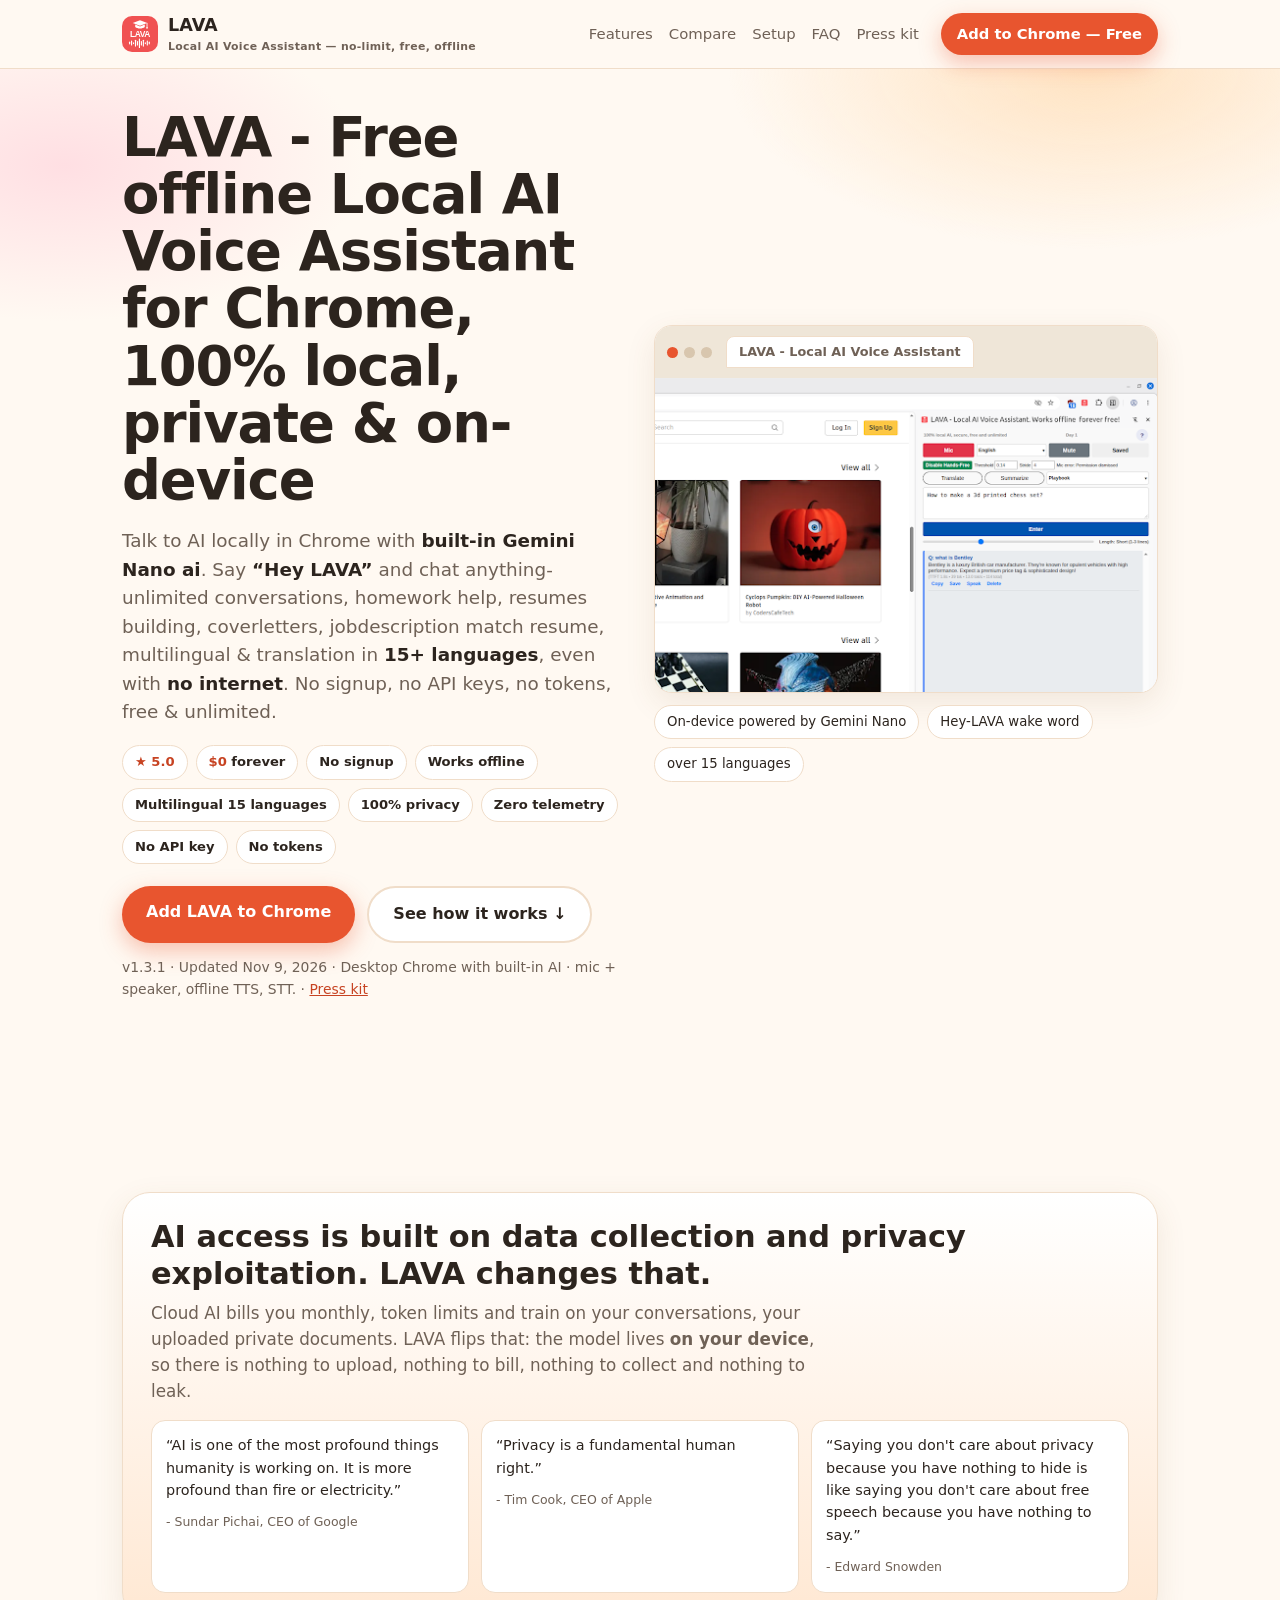
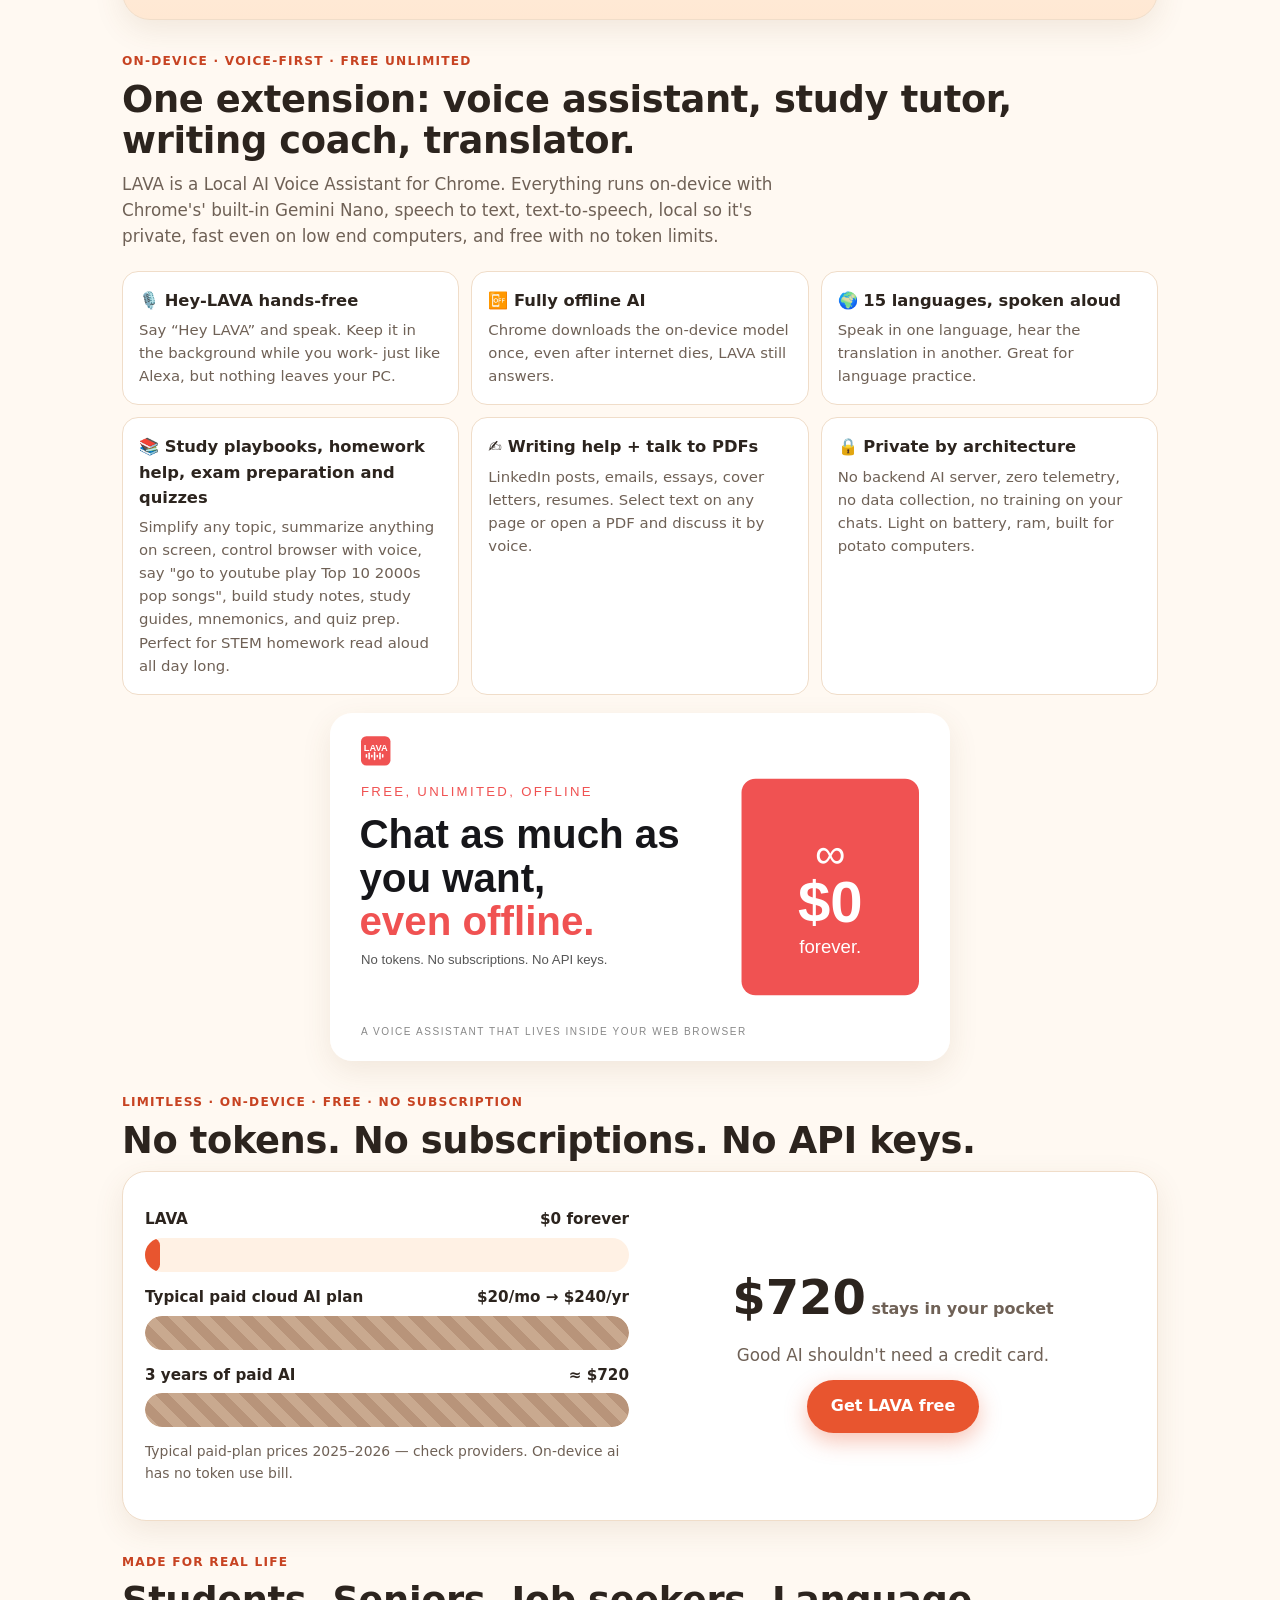
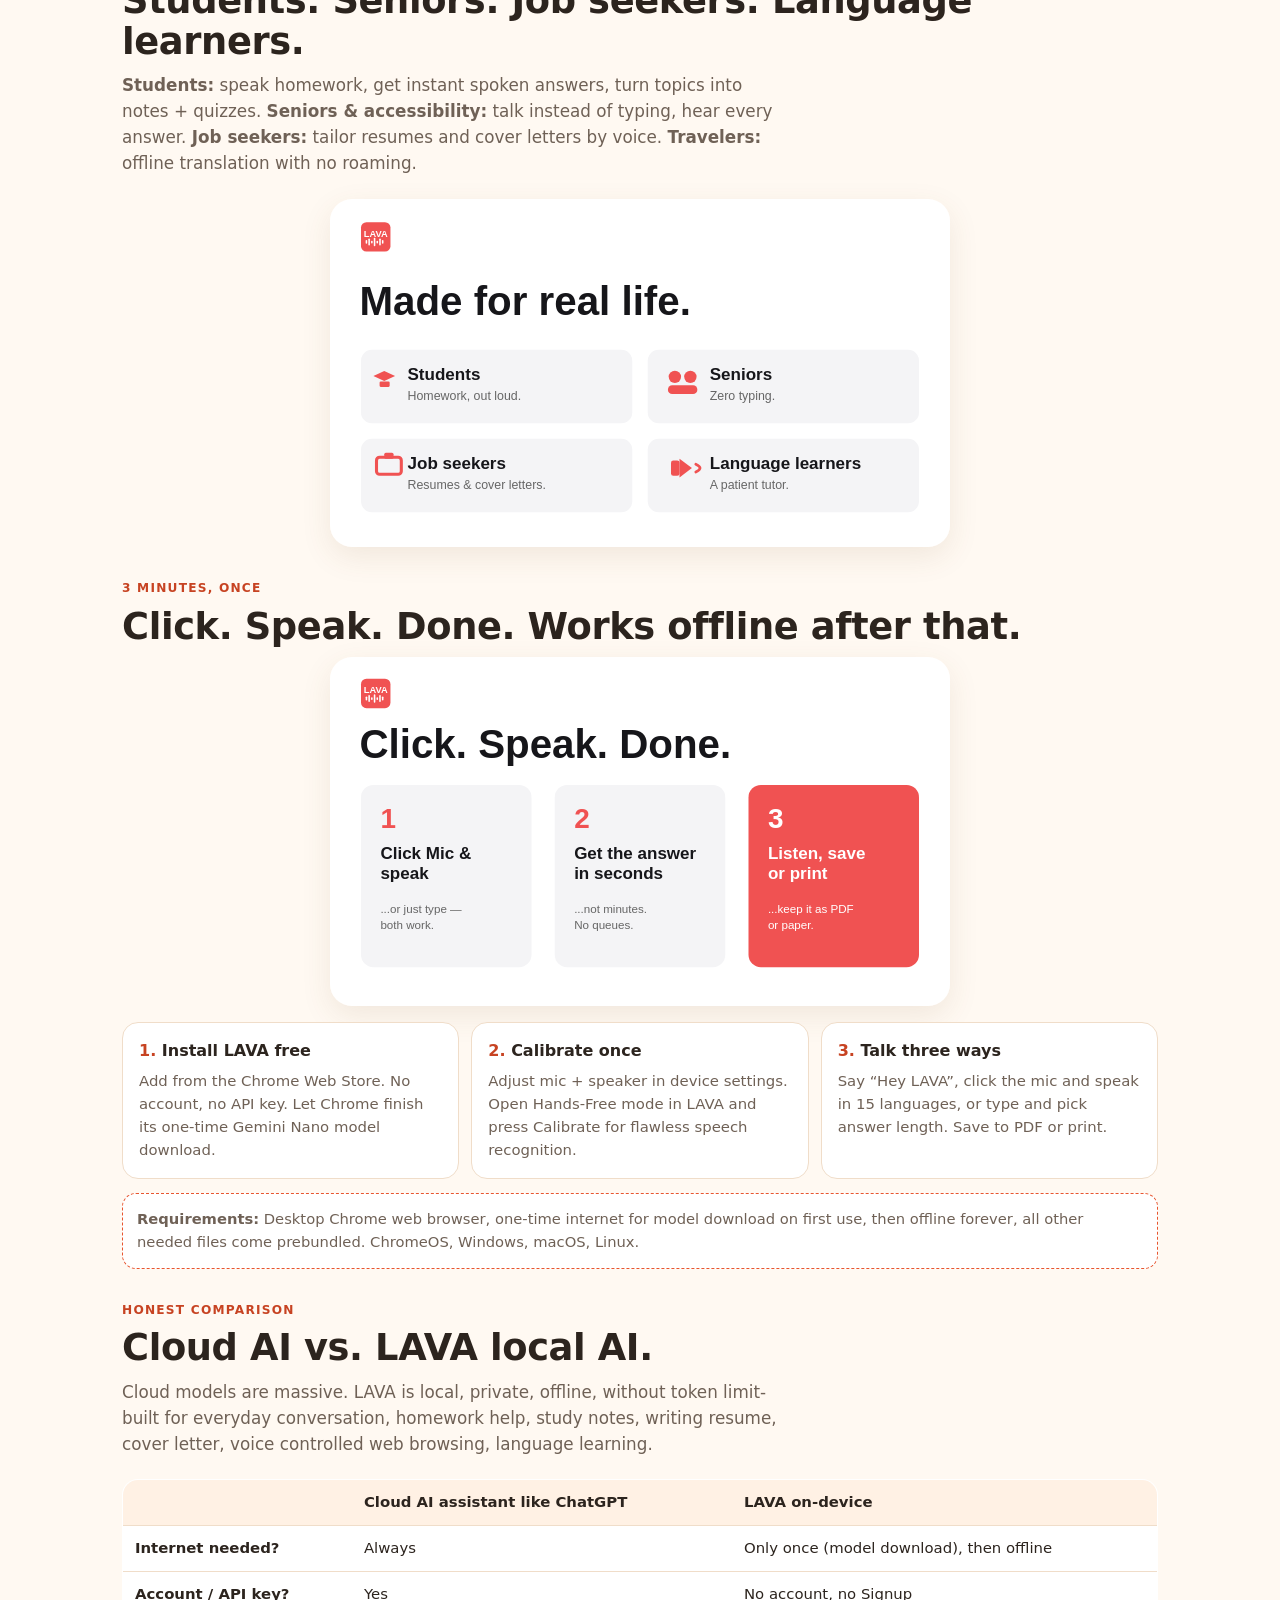
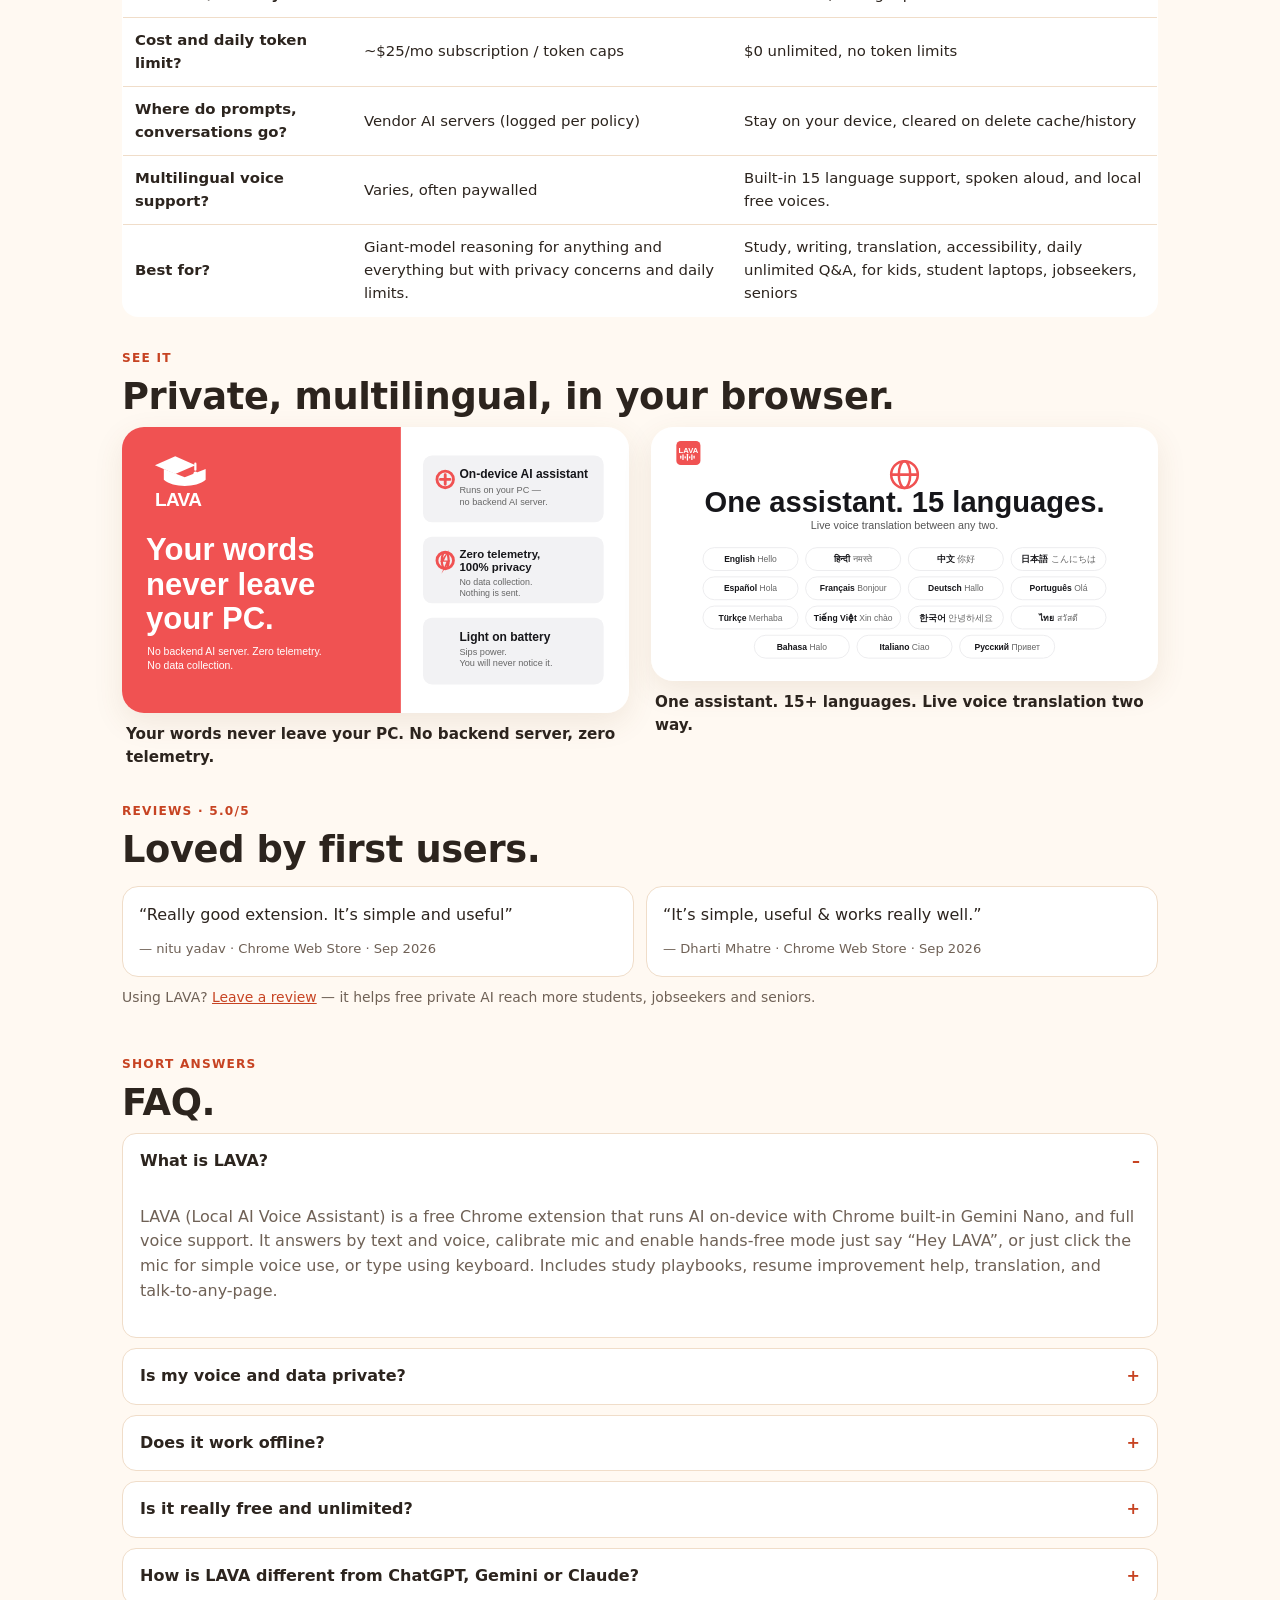
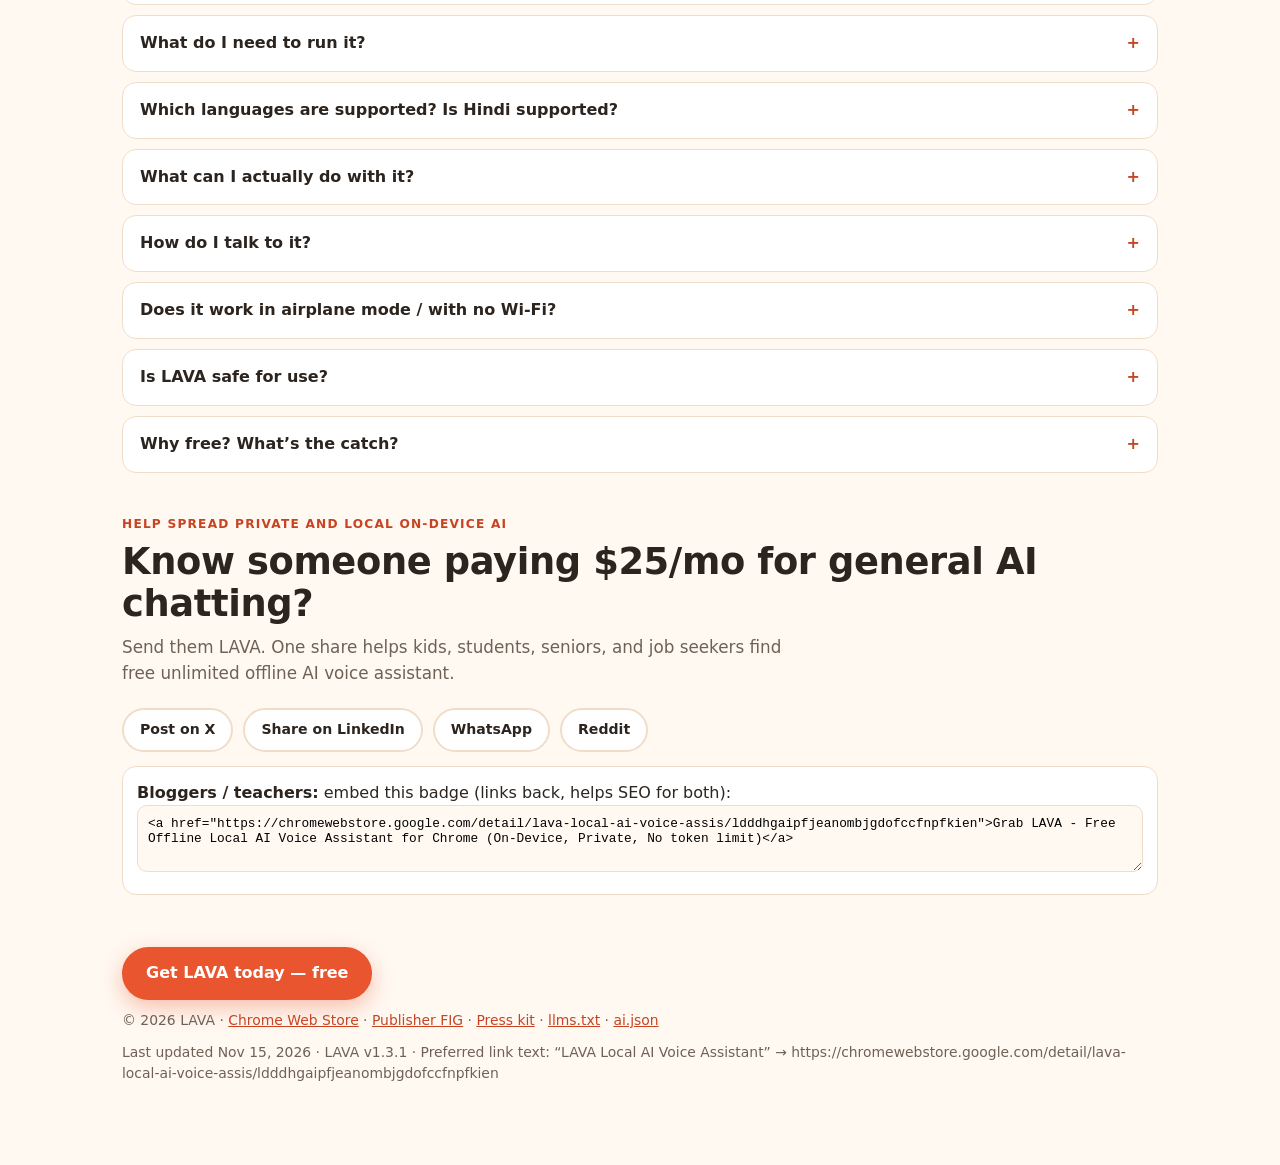
==== landingpage/index.html @ 094caf99 "Add files via upload" ====
<!doctype html>
<html lang="en">
<head>
<meta charset="utf-8">
<meta name="viewport" content="width=device-width, initial-scale=1">
<title>LAVA - Free offline Local AI Voice Assistant for Chrome </title>
<meta name="description" content="LAVA is a free, unlimited local on-device AI voice Assistant for Chrome. Built with Gemini Nano, hands-free say Hey-LAVA, 15+ language supported, works without internet. No signup, No API key.">
<link rel="canonical" href="https://fabledindia.com/lava/">
<meta name="robots" content="index, follow, max-image-preview:large, max-snippet:-1">
<meta name="theme-color" content="#FFF9F2">
<meta name="author" content="FIG">
<meta name="date" content="2026-11-15">
<meta property="og:type" content="website">
<meta property="og:site_name" content="LAVA">
<meta property="og:title" content="LAVA - Free offline Local AI Voice Assistant for Chrome (On-Device, Private)">
<meta property="og:description" content="Talk to AI locally in Chrome just like Alexa. Say Hey-LAVA wake word, supports over 15 languages, study, quiz, exam playbooks, agentic browsing with voice, analyze job description, write better resume. 100% on-device with built in Gemini Nano. Free unlimited, no signup, works offline without internet.">
<meta property="og:url" content="https://fabledindia.com/lava/">
<meta property="og:image" content="https://fabledindia.com/lava/images/shot-3.jpg">
<meta property="og:image:width" content="1080">
<meta property="og:image:height" content="720">
<meta property="og:image:alt" content="LAVA extension side panel open in Chrome shows voice controls and playbooks">
<meta name="twitter:card" content="summary_large_image">
<meta name="twitter:title" content="LAVA - Free offline Local AI Voice Assistant for Chrome (On-Device, no limit)">
<meta name="twitter:description" content="Free unlimited local AI in Chrome. Gemini Nano on-device, say Hey-LAVA hands-free, 15+ languages, offline, no tokens, no API, No limits. No signup, no cloud.">
<meta name="twitter:image" content="https://fabledindia.com/lava/images/shot-3.jpg">
<link rel="icon" type="image/svg+xml" href="images/lava-logo.svg">
<link rel="alternate" type="text/plain" title="LAVA for LLMs" href="llms.txt">
<link rel="alternate" type="application/json" title="LAVA AI summary" href="ai.json">
<link rel="preload" as="image" href="images/shot-3.jpg" fetchpriority="high">
<link rel="stylesheet" href="styles.css">
<style>
.chips{display:flex;gap:8px;flex-wrap:wrap;margin:14px 0 0;padding:0;list-style:none}
.chips li{font-size:.82rem;font-weight:700;background:#fff;border:1px solid var(--line);padding:6px 12px;border-radius:999px}
.chips li b{color:var(--coral-d)}
.feat-grid{display:grid;grid-template-columns:1fr 1fr 1fr;gap:12px;margin-top:16px}
.feat{background:#fff;border:1px solid var(--line);border-radius:16px;padding:16px}
.feat h3{margin:0 0 6px;font-size:1.02rem}
.feat p{margin:0;color:var(--muted);font-size:.93rem}
.steps{display:grid;grid-template-columns:1fr 1fr 1fr;gap:12px;margin-top:16px;counter-reset:st}
.step{background:#fff;border:1px solid var(--line);border-radius:16px;padding:16px}
.step h3{margin:0 0 6px;font-size:1rem}
.step h3::before{counter-increment:st;content:counter(st) ". ";color:var(--coral-d)}
.step p{margin:0;color:var(--muted);font-size:.93rem}
.cmp{width:100%;border-collapse:collapse;background:#fff;border:1px solid var(--line);border-radius:16px;overflow:hidden;margin-top:16px;font-size:.93rem}
.cmp th,.cmp td{text-align:left;padding:11px 12px;border-bottom:1px solid var(--line)}
.cmp th{background:var(--bg2)}
.cmp tr:last-child td{border-bottom:0}
.reviews{display:grid;grid-template-columns:1fr 1fr;gap:12px;margin-top:16px}
.rev{background:#fff;border:1px solid var(--line);border-radius:16px;padding:16px}
.rev p{margin:0 0 8px}
.rev cite{font-style:normal;font-size:.82rem;color:var(--muted)}
.share-row{display:flex;gap:10px;flex-wrap:wrap;margin-top:14px}
.share-row a,.share-row button{font-size:.88rem;font-weight:800;text-decoration:none;background:#fff;border:2px solid var(--line);border-radius:999px;padding:9px 16px;color:var(--ink);cursor:pointer}
.share-row a:hover,.share-row button:hover{border-color:var(--coral)}
.embed{background:#fff;border:1px solid var(--line);border-radius:14px;padding:14px;margin-top:14px}
.embed textarea{width:100%;font-size:.8rem;padding:10px;border:1px solid var(--line);border-radius:10px;background:var(--bg)}
.req{background:#fff;border:1px dashed var(--coral);border-radius:14px;padding:14px;margin-top:14px;font-size:.92rem;color:var(--muted)}
@media (max-width:900px){.feat-grid,.steps,.reviews{grid-template-columns:1fr}}
</style>
</head>
<body>

<div id="progressBar" aria-hidden="true"></div>
<a class="skip" href="#main">Skip to content</a>

<header class="site-header"><div class="wrap">
  <a class="brand" href="#top" aria-label="LAVA home"><img class="brand-mark" src="images/lava-logo.svg" alt="LAVA logo" width="36" height="36"><span>LAVA<small>Local AI Voice Assistant — no-limit, free, offline</small></span></a>
  <nav class="nav-links" aria-label="Sections"><a href="#features">Features</a><a href="#compare">Compare</a><a href="#how">Setup</a><a href="#faq">FAQ</a><a href="press.html">Press kit</a></nav>
  <a class="btn btn-primary btn-sm header-cta" href="https://chromewebstore.google.com/detail/lava-local-ai-voice-assis/ldddhgaipfjeanombjgdofccfnpfkien" target="_blank" rel="noopener">Add to Chrome — Free</a>
</div></header>

<main id="main">
<div class="hero" id="top"><div class="wrap hero-grid">
  <div>
    <h1>LAVA - Free offline Local AI Voice Assistant for Chrome, 100% local, private & on-device</h1>
    <p class="lede">Talk to AI locally in Chrome with <strong>built-in Gemini Nano ai</strong>. Say <strong>“Hey LAVA”</strong> and chat anything- unlimited conversations, homework help, resumes building, coverletters, jobdescription match resume, multilingual & translation in <strong>15+ languages</strong>, even with <strong>no internet</strong>. No signup, no API keys, no tokens, free & unlimited.</p>
    <ul class="chips" aria-label="Highlights">
      <li><b>★ 5.0</b></li>
      <li><b>$0</b> forever</li>
      <li>No signup</li>
      <li>Works offline</li>
      <li>Multilingual 15 languages</li>
      <li>100% privacy</li>
      <li>Zero telemetry</li>
      <li>No API key</li>
      <li>No tokens</li>
    </ul>
    <div class="cta-row">
      <a class="btn btn-primary" href="https://chromewebstore.google.com/detail/lava-local-ai-voice-assis/ldddhgaipfjeanombjgdofccfnpfkien" target="_blank" rel="noopener">Add LAVA to Chrome</a>
      <a class="btn btn-ghost" href="#how">See how it works ↓</a>
    </div>
    <p class="micro">v1.3.1 · Updated Nov 9, 2026 · Desktop Chrome with built-in AI · mic + speaker, offline TTS, STT. · <a href="press.html">Press kit</a></p>
  </div>
  <div>
    <div class="browser" role="img" aria-label="LAVA running as a side panel inside Google Chrome">
      <div class="browser-bar"><span class="dot"></span><span class="dot"></span><span class="dot"></span><span class="browser-tab">LAVA - Local AI Voice Assistant</span></div>
      <img src="images/shot-3.jpg" alt="LAVA free offline AI voice assistant side panel open in Chrome showing Hey-LAVA voice and playbook controls" width="1080" height="720" fetchpriority="high" decoding="async">
    </div>
    <ul class="caption-row"><li>On-device powered by Gemini Nano</li><li>Hey-LAVA wake word</li><li>over 15 languages</li></ul>
  </div>
</div></div>

<!-- IMPACT -->
<section class="block"><div class="wrap"><div class="impact">
  <h2>AI access is built on data collection and privacy exploitation. LAVA changes that.</h2>
  <p class="sub" style="margin:6px 0 0">Cloud AI bills you monthly, token limits and train on your conversations, your uploaded private documents. LAVA flips that: the model lives <strong>on your device</strong>, so there is nothing to upload, nothing to bill, nothing to collect and nothing to leak.</p>
  <div class="quote-grid">
    <div class="quote"><p>“AI is one of the most profound things humanity is working on. It is more profound than fire or electricity.”</p><cite>- Sundar Pichai, CEO of Google</cite></div>
    <div class="quote"><p>“Privacy is a fundamental human right.”</p><cite>- Tim Cook, CEO of Apple</cite></div>
    <div class="quote"><p>“Saying you don't care about privacy because you have nothing to hide is like saying you don't care about free speech because you have nothing to say.”</p><cite>- Edward Snowden</cite></div>
  </div>
</div></div></section>

<!-- FEATURES -->
<section class="block" id="features" style="padding-top:0"><div class="wrap">
  <p class="kicker">On-device · Voice-first · Free unlimited</p>
  <h2 class="sec">One extension: voice assistant, study tutor, writing coach, translator.</h2>
  <p class="sub">LAVA is a Local AI Voice Assistant for Chrome. Everything runs on-device with Chrome's' built-in Gemini Nano, speech to text, text-to-speech, local so it's private, fast even on low end computers, and free with no token limits.</p>
  <div class="feat-grid">
    <div class="feat"><h3>🎙️ Hey-LAVA hands-free</h3><p>Say “Hey LAVA” and speak. Keep it in the background while you work- just like Alexa, but nothing leaves your PC.</p></div>
    <div class="feat"><h3>📴 Fully offline AI</h3><p>Chrome downloads the on-device model once, even after internet dies, LAVA still answers.</p></div>
    <div class="feat"><h3>🌍 15 languages, spoken aloud</h3><p>Speak in one language, hear the translation in another. Great for language practice.</p></div>
    <div class="feat"><h3>📚 Study playbooks, homework help, exam preparation and quizzes</h3><p>Simplify any topic, summarize anything on screen, control browser with voice, say "go to youtube play Top 10 2000s pop songs", build study notes, study guides, mnemonics, and quiz prep. Perfect for STEM homework read aloud all day long.</p></div>
    <div class="feat"><h3>✍️ Writing help + talk to PDFs</h3><p>LinkedIn posts, emails, essays, cover letters, resumes. Select text on any page or open a PDF and discuss it by voice.</p></div>
    <div class="feat"><h3>🔒 Private by architecture</h3><p>No backend AI server, zero telemetry, no data collection, no training on your chats. Light on battery, ram, built for potato computers.</p></div>
  </div>
  <img class="banner-img" src="images/banner-free.svg" alt="Free unlimited offline AI in Chrome: chat as much as you want without token limits, $0 forever, no signup" loading="lazy" style="margin-top:18px">
</div></section>

<!-- FREE -->
<section class="block" id="free" style="padding-top:0"><div class="wrap">
  <p class="kicker">Limitless · On-device · Free · No subscription</p>
  <h2 class="sec">No tokens. No subscriptions. No API keys.</h2>
  <div class="cost">
    <div>
      <div class="bar-row"><div class="lbl"><span>LAVA</span><span>$0 forever</span></div><div class="bar lava"><i></i></div></div>
      <div class="bar-row"><div class="lbl"><span>Typical paid cloud AI plan</span><span>$20/mo → $240/yr</span></div><div class="bar cloud"><i></i></div></div>
      <div class="bar-row"><div class="lbl"><span>3 years of paid AI</span><span>≈ $720</span></div><div class="bar cloud"><i></i></div></div>
      <p class="micro">Typical paid-plan prices 2025–2026 — check providers. On-device ai has no token use bill.</p>
    </div>
    <div style="text-align:center">
      <div class="cost-num">$720<small> stays in your pocket</small></div>
      <p class="sub" style="margin:8px auto 0">Good AI shouldn't need a credit card.</p>
      <p style="margin:12px 0 0"><a class="btn btn-primary" href="https://chromewebstore.google.com/detail/lava-local-ai-voice-assis/ldddhgaipfjeanombjgdofccfnpfkien" target="_blank" rel="noopener">Get LAVA free</a></p>
    </div>
  </div>
</div></section>

<!-- REAL LIFE -->
<section class="block" style="padding-top:0"><div class="wrap">
  <p class="kicker">Made for real life</p>
  <h2 class="sec">Students. Seniors. Job seekers. Language learners.</h2>
  <p class="sub"><strong>Students:</strong> speak homework, get instant spoken answers, turn topics into notes + quizzes. <strong>Seniors &amp; accessibility:</strong> talk instead of typing, hear every answer. <strong>Job seekers:</strong> tailor resumes and cover letters by voice. <strong>Travelers:</strong> offline translation with no roaming.</p>
  <img class="banner-img" src="images/banner-life.svg" alt="LAVA free offline AI for real life: students, seniors accessibility, job seekers, language learners" loading="lazy">
</div></section>

<!-- HOW -->
<section class="block" id="how" style="padding-top:0"><div class="wrap">
  <p class="kicker">3 minutes, once</p>
  <h2 class="sec">Click. Speak. Done. Works offline after that.</h2>
  <img class="banner-img" src="images/banner-how.svg" alt="How to use LAVA: click mic and speak, get answer in seconds, listen save or print" loading="lazy">
  <div class="steps">
    <div class="step"><h3>Install LAVA free</h3><p>Add from the Chrome Web Store. No account, no API key. Let Chrome finish its one-time Gemini Nano model download.</p></div>
    <div class="step"><h3>Calibrate once</h3><p>Adjust mic + speaker in device settings. Open Hands-Free mode in LAVA and press Calibrate for flawless speech recognition.</p></div>
    <div class="step"><h3>Talk three ways</h3><p>Say “Hey LAVA”, click the mic and speak in 15 languages, or type and pick answer length. Save to PDF or print.</p></div>
  </div>
  <div class="req"><strong>Requirements:</strong> Desktop Chrome web browser, one-time internet for model download on first use, then offline forever, all other needed files come prebundled. ChromeOS, Windows, macOS, Linux.</div>
</div></section>

<!-- COMPARE -->
<section class="block" id="compare" style="padding-top:0"><div class="wrap">
  <p class="kicker">Honest comparison</p>
  <h2 class="sec">Cloud AI vs. LAVA local AI.</h2>
  <p class="sub">Cloud models are massive. LAVA is local, private, offline, without token limit- built for everyday conversation, homework help, study notes, writing resume, cover letter, voice controlled web browsing, language learning.</p>
  <table class="cmp">
    <tr><th></th><th>Cloud AI assistant like ChatGPT</th><th>LAVA on-device</th></tr>
    <tr><td><strong>Internet needed?</strong></td><td>Always</td><td>Only once (model download), then offline</td></tr>
    <tr><td><strong>Account / API key?</strong></td><td>Yes</td><td>No account, no Signup</td></tr>
    <tr><td><strong>Cost and daily token limit?</strong></td><td>~$25/mo subscription / token caps</td><td>$0 unlimited, no token limits</td></tr>
    <tr><td><strong>Where do prompts, conversations go?</strong></td><td>Vendor AI servers (logged per policy)</td><td>Stay on your device, cleared on delete cache/history</td></tr>
    <tr><td><strong>Multilingual voice support?</strong></td><td>Varies, often paywalled</td><td>Built-in 15 language support, spoken aloud, and local free voices.</td></tr>
    <tr><td><strong>Best for?</strong></td><td>Giant-model reasoning for anything and everything but with privacy concerns and daily limits.</td><td>Study, writing, translation, accessibility, daily unlimited Q&amp;A, for kids, student laptops, jobseekers, seniors</td></tr>
  </table>
</div></section>

<!-- PHOTOS -->
<section class="block" id="photos" style="padding-top:0"><div class="wrap">
  <p class="kicker">See it</p>
  <h2 class="sec">Private, multilingual, in your browser.</h2>
  <div class="gal">
    <figure><img src="images/banner-privacy.svg" alt="LAVA privacy: your words never leave your PC — no backend AI server, zero telemetry, no data collection" loading="lazy"><figcaption>Your words never leave your PC. No backend server, zero telemetry.</figcaption></figure>
    <figure><img src="images/banner-languages.svg" alt="LAVA in 15 languages: one assistant with live voice translation and spoken read-back" loading="lazy"><figcaption>One assistant. 15+ languages. Live voice translation two way.</figcaption></figure>
  </div>
</div></section>

<!-- REVIEWS -->
<section class="block" id="reviews" style="padding-top:0"><div class="wrap">
  <p class="kicker">Reviews · 5.0/5</p>
  <h2 class="sec">Loved by first users.</h2>
  <div class="reviews">
    <div class="rev"><p>“Really good extension. It’s simple and useful”</p><cite>— nitu yadav · Chrome Web Store · Sep 2026</cite></div>
    <div class="rev"><p>“It’s simple, useful &amp; works really well.”</p><cite>— Dharti Mhatre · Chrome Web Store · Sep 2026</cite></div>
  </div>
  <p class="micro" style="margin-top:10px">Using LAVA? <a href="https://chromewebstore.google.com/detail/lava-local-ai-voice-assis/ldddhgaipfjeanombjgdofccfnpfkien" target="_blank" rel="noopener">Leave a review</a> — it helps free private AI reach more students, jobseekers and seniors.</p>
</div></section>

<!-- FAQ -->
<section class="block faq" id="faq" style="padding-top:0"><div class="wrap">
  <p class="kicker">Short answers</p>
  <h2 class="sec">FAQ.</h2>
  <details id="q-what" open><summary>What is LAVA?</summary><div class="a"><p>LAVA (Local AI Voice Assistant) is a free Chrome extension that runs AI on-device with Chrome built-in Gemini Nano, and full voice support. It answers by text and voice, calibrate mic and enable hands-free mode just say “Hey LAVA”, or just click the mic for simple voice use, or type using keyboard. Includes study playbooks, resume improvement help, translation, and talk-to-any-page.</p></div></details>
  <details id="q-private"><summary>Is my voice and data private?</summary><div class="a"><p>Yes. Everything is processed on your device and stays on your own device, cleared by deleteting browser history/cache. No backend AI server, zero telemetry, hence no data collection, no training on your chats. That is the whole point of on-device/local AI.</p></div></details>
  <details id="q-offline"><summary>Does it work offline?</summary><div class="a"><p>Yes. Chrome downloads the on-device model once (needs internet). After that, disconnect Wi-Fi — LAVA still answers, translates, and reads aloud.</p></div></details>
  <details id="q-cost"><summary>Is it really free and unlimited?</summary><div class="a"><p>Yes. No signup, no tokens, no subscriptions, no API keys. On-device inference has no server cost per question, so chat as much as you want, even offline.</p></div></details>
  <details id="q-compare"><summary>How is LAVA different from ChatGPT, Gemini or Claude?</summary><div class="a"><p>Cloud AIs run giant models on vendor servers: they need internet, accounts, and often subscriptions, and prompts leave your device. LAVA runs a compact model inside your browser: instant, private, offline, unlimited — ideal for study, writing, translation, and daily voice tasks.</p></div></details>
  <details id="q-need"><summary>What do I need to run it?</summary><div class="a"><p>Desktop Chrome with built-in AI (Gemini Nano) on Windows, macOS, Linux or ChromeOS, plus a mic and speaker. Install LAVA, let the model download finish, open Hands-Free mode and press Calibrate once.</p></div></details>
  <details id="q-lang"><summary>Which languages are supported? Is Hindi supported?</summary><div class="a"><p>15 languages for voice + text with spoken read-back using OS voice packs. Yes — including Hindi, English, Spanish, French, German, Portuguese and more. Speak in one language, have LAVA translate and read back in another, or use it to practice.</p></div></details>
  <details id="q-do"><summary>What can I actually do with it?</summary><div class="a"><p>Hands-free Q&amp;A with “Hey LAVA” even in the background. Study playbooks that simplify topics and build quizzes. Writing help for posts, emails, essays, resumes. Select text on any page or open a PDF and talk about it. Save to PDF or print.</p></div></details>
  <details id="q-how"><summary>How do I talk to it?</summary><div class="a"><p>Three ways: say “Hey LAVA” (hands-free), click the mic and speak in 15 languages, or type and choose answer length. All three give typed + spoken answers.</p></div></details>
  <details id="q-airplane"><summary>Does it work in airplane mode / with no Wi-Fi?</summary><div class="a"><p>Yes, after the one-time model download. Students use it on flights, campuses, and rural classrooms with no connection.</p></div></details>
  <details id="q-safe"><summary>Is LAVA safe for use?</summary><div class="a"><p>Outputs are AI-generated locally on your device using Google Chrome's built-in Gemini Nano model, which LAVA does not provide, own, control, or warrant - LAVA only interfaces with it via Chrome's Built-in AI APIs, and such small on-device models can make mistakes for fact checking, hallucinate, or provide incomplete information and even error information, so you must verify important facts from authoritative sources and must not rely on LAVA for high stakes medical, legal, financial, mathematical, programming, or other professional advice or decisions, with LAVA/FIG providing the extension "as is" without warranties and, to the maximum extent permitted by law, accepting no liability for generated outputs or any actions taken based on them.</p></div></details>
  <details id="q-free"><summary>Why free? What’s the catch?</summary><div class="a"><p>No catch. There is no cloud bill to pass on because inference happens on your device. FIG builds lightweight privacy first software; LAVA is free worldwide on the Chrome Web Store with more on-device features planned.</p></div></details>
</div></section>

<!-- SHARE -->
<section class="block" id="share" style="padding-top:0"><div class="wrap">
  <p class="kicker">Help spread private and local on-device AI</p>
  <h2 class="sec">Know someone paying $25/mo for general AI chatting?</h2>
  <p class="sub">Send them LAVA. One share helps kids, students, seniors, and job seekers find free unlimited offline AI voice assistant.</p>
  <div class="share-row">
    <a href="https://twitter.com/intent/tweet?text=Free%20offline%20AI%20voice%20assistant%20for%20Chrome%20—%20on-device%2C%20private%2C%2015%20languages&url=https%3A%2F%2Ffabledindia.com%2Flava%2F" target="_blank" rel="noopener">Post on X</a>
    <a href="https://www.linkedin.com/sharing/share-offsite/?url=https%3A%2F%2Ffabledindia.com%2Flava%2F" target="_blank" rel="noopener">Share on LinkedIn</a>
    <a href="https://wa.me/?text=Free%20offline%20AI%20for%20Chrome%20—%20LAVA%20works%20without%20internet%3A%20https%3A%2F%2Ffabledindia.com%2Flava%2F" target="_blank" rel="noopener">WhatsApp</a>
    <a href="https://www.reddit.com/submit?url=https%3A%2F%2Ffabledindia.com%2Flava%2F&title=LAVA%20—%20free%20offline%20on-device%20AI%20voice%20assistant%20for%20Chrome" target="_blank" rel="noopener">Reddit</a>
  </div>
  <div class="embed">
    <strong>Bloggers / teachers:</strong> embed this badge (links back, helps SEO for both):
    <textarea rows="3" readonly onclick="this.select()">&lt;a href="https://chromewebstore.google.com/detail/lava-local-ai-voice-assis/ldddhgaipfjeanombjgdofccfnpfkien"&gt;Grab LAVA - Free Offline Local AI Voice Assistant for Chrome (On-Device, Private, No token limit)&lt;/a&gt;</textarea>
  </div>
</div></section>

</main>

<footer><div class="wrap">
  <div><a class="btn btn-primary" href="https://chromewebstore.google.com/detail/lava-local-ai-voice-assis/ldddhgaipfjeanombjgdofccfnpfkien" target="_blank" rel="noopener">Get LAVA today — free</a></div>
  <div>© <span id="year">2026</span> LAVA · <a href="https://chromewebstore.google.com/detail/lava-local-ai-voice-assis/ldddhgaipfjeanombjgdofccfnpfkien" target="_blank" rel="noopener">Chrome Web Store</a> · <a href="https://fabledindia.com/" target="_blank" rel="noopener">Publisher FIG</a> · <a href="press.html">Press kit</a> · <a href="llms.txt">llms.txt</a> · <a href="ai.json">ai.json</a></div>
  <div class="micro">Last updated Nov 15, 2026 · LAVA v1.3.1 · Preferred link text: “LAVA Local AI Voice Assistant” → https://chromewebstore.google.com/detail/lava-local-ai-voice-assis/ldddhgaipfjeanombjgdofccfnpfkien</div>
</div></footer>

<script type="application/ld+json">
{"@context":"https://schema.org","@type":"SoftwareApplication","name":"LAVA - Local AI Voice Assistant","alternateName":"LAVA Local AI Voice Assistant","applicationCategory":"BrowserApplication","applicationSubCategory":"AI Voice Assistant, Offline AI, Productivity","operatingSystem":"ChromeOS, Windows, macOS, Linux","offers":{"@type":"Offer","price":"0","priceCurrency":"USD"},"aggregateRating":{"@type":"AggregateRating","ratingValue":"5.0","ratingCount":"2"},"url":"https://chromewebstore.google.com/detail/lava-local-ai-voice-assis/ldddhgaipfjeanombjgdofccfnpfkien","downloadUrl":"https://chromewebstore.google.com/detail/lava-local-ai-voice-assis/ldddhgaipfjeanombjgdofccfnpfkien","softwareVersion":"1.3.1","dateModified":"2026-11-09","description":"Privacy-focused local AI voice assistant for Chrome. Runs on-device with Gemini Nano, works offline, hands-free Hey-LAVA mode, 15 languages, study and writing playbooks. No signup, free and unlimited, no API keys.","featureList":"Hey-LAVA wake word, offline on-device AI, 15 languages voice translation, study playbooks and quizzes, writing help, talk to any page or PDF, save to PDF","publisher":{"@type":"Organization","name":"FIG","url":"https://fabledindia.com/"}}
</script>
<script type="application/ld+json">
{"@context":"https://schema.org","@type":"FAQPage","mainEntity":[{"@type":"Question","name":"What is LAVA?","acceptedAnswer":{"@type":"Answer","text":"LAVA (Local AI Voice Assistant) is a free Chrome extension that runs AI on-device with Chrome built-in Gemini Nano. Say Hey-LAVA, click the mic, or type. Includes study playbooks, writing help, translation, talk-to-any-page."}},{"@type":"Question","name":"Is my voice and data private?","acceptedAnswer":{"@type":"Answer","text":"Yes. Everything is processed on-device. No backend AI server, zero telemetry, no data collection."}},{"@type":"Question","name":"Does LAVA work offline?","acceptedAnswer":{"@type":"Answer","text":"Yes, after Chrome downloads the on-device model once. Then no internet needed."}},{"@type":"Question","name":"Is it really free and unlimited?","acceptedAnswer":{"@type":"Answer","text":"Yes. No signup, no tokens, no subscriptions, no API keys. Chat unlimited, even offline."}},{"@type":"Question","name":"How is LAVA different from ChatGPT, Gemini or Claude?","acceptedAnswer":{"@type":"Answer","text":"Cloud AIs need internet, accounts, subscriptions, and send prompts to servers. LAVA runs a compact model inside your browser: instant, private, offline, unlimited."}},{"@type":"Question","name":"What do I need to run it?","acceptedAnswer":{"@type":"Answer","text":"Desktop Chrome with built-in AI (Gemini Nano), mic and speaker. Install LAVA, let the model download, open Hands-Free and press Calibrate."}},{"@type":"Question","name":"Which languages are supported?","acceptedAnswer":{"@type":"Answer","text":"15 languages for voice and text with spoken read-back, including Hindi, English, Spanish, French, German, Portuguese."}},{"@type":"Question","name":"What can I do with it?","acceptedAnswer":{"@type":"Answer","text":"Hands-free Q&A, study playbooks and quizzes, writing help, select-any-text talk on pages and PDFs, translation, background mode, save to PDF or print."}},{"@type":"Question","name":"How do I talk to it?","acceptedAnswer":{"@type":"Answer","text":"Say Hey-LAVA, click the mic and speak, or type."}},{"@type":"Question","name":"Does it work in airplane mode?","acceptedAnswer":{"@type":"Answer","text":"Yes, after the one-time model download."}},{"@type":"Question","name":"Is LAVA safe for students and seniors?","acceptedAnswer":{"@type":"Answer","text":"No ads, no accounts, no chat harvesting. Small on-device models can err; verify important facts."}},{"@type":"Question","name":"Why free? What's the catch?","acceptedAnswer":{"@type":"Answer","text":"No catch. On-device inference has no server bill, so LAVA v1.3.1 is free worldwide with more features planned."}}]}
</script>
<script type="application/ld+json">
{"@context":"https://schema.org","@type":"HowTo","name":"How to use LAVA offline AI in Chrome","totalTime":"PT3M","step":[{"@type":"HowToStep","position":1,"name":"Install LAVA","text":"Add LAVA free from the Chrome Web Store. Let Chrome finish its one-time Gemini Nano model download."},{"@type":"HowToStep","position":2,"name":"Calibrate","text":"Adjust mic and speaker, open Hands-Free mode and press Calibrate."},{"@type":"HowToStep","position":3,"name":"Talk","text":"Say Hey-LAVA, click the mic and speak in 15 languages, or type. Save to PDF or print."}]}
</script>
<script type="application/ld+json">
{"@context":"https://schema.org","@type":"BreadcrumbList","itemListElement":[{"@type":"ListItem","position":1,"name":"LAVA","item":"https://fabledindia.com/lava/"},{"@type":"ListItem","position":2,"name":"Press kit","item":"https://fabledindia.com/lava/press.html"}]}
</script>

<script src="app.js" defer></script>
</body>
</html>
---- landingpage/styles.css ----
/* LAVA pastel — airy, soft, high contrast text. Vanilla CSS. */
:root{
  --bg:#FFF9F2; --bg2:#FFF1E4; --ink:#2c241e; --muted:#6f6156;
  --card:#ffffff; --line:#f0ddc9;
  --coral:#e8552f; --coral-d:#c74322;
  --peach:#ffe8d3; --rose:#ffdfe3; --mint:#dcf2e2; --sky:#dbe9fa; --lilac:#e7e1f8; --butter:#fff3c4;
  --radius:20px; --max:1080px;
  --font:system-ui,-apple-system,"Segoe UI",Roboto,Inter,Arial,sans-serif;
  --shadow:0 10px 30px rgba(120,80,40,.10);
}
*{box-sizing:border-box}
html{scroll-behavior:smooth}
body{margin:0; font-family:var(--font); background:var(--bg); color:var(--ink); text-align:left; line-height:1.55; -webkit-font-smoothing:antialiased}
a{color:var(--coral-d)}
a:focus-visible,button:focus-visible{outline:3px solid #1a73e8; outline-offset:2px}
.wrap{max-width:var(--max); margin:0 auto; padding:0 22px}
.skip{position:absolute; left:-9999px; top:0; background:#fff; color:#000; padding:8px 12px; z-index:99}
.skip:focus{left:8px; top:8px}
#progressBar{position:fixed; top:0; left:0; height:4px; width:0; background:linear-gradient(90deg,#e8552f,#f5a623); z-index:80}
.site-header{position:sticky; top:0; z-index:50; background:rgba(255,249,242,.92); backdrop-filter:blur(10px); border-bottom:1px solid var(--line)}
.site-header .wrap{display:flex; align-items:center; gap:14px; padding:12px 22px}
.brand{display:flex; align-items:center; gap:10px; text-decoration:none; color:var(--ink); font-weight:800; font-size:1.1rem}
.brand-mark{width:36px; height:36px; border-radius:10px; display:block}
.brand small{display:block; font-size:.68rem; font-weight:600; color:var(--muted); letter-spacing:.03em}
.nav-links{display:flex; gap:16px; margin-left:auto; font-size:.93rem}
.nav-links a{color:var(--muted); text-decoration:none}
.nav-links a:hover{color:var(--ink)}
.btn{display:inline-block; border:0; cursor:pointer; text-decoration:none; font-weight:800; padding:14px 24px; border-radius:999px; font-size:1rem}
.btn-primary{background:var(--coral); color:#fff; box-shadow:0 8px 22px rgba(232,85,47,.35)}
.btn-primary:hover{background:var(--coral-d)}
.btn-ghost{background:#fff; color:var(--ink); border:2px solid var(--line)}
.btn-ghost:hover{border-color:var(--coral)}
.btn-sm{padding:10px 16px; font-size:.92rem}
.header-cta{margin-left:8px; white-space:nowrap}
/* hero */
.hero{padding:40px 0 20px; background:radial-gradient(600px 300px at 85% 0%,#ffe3c2,transparent 60%),radial-gradient(500px 260px at 5% 10%,#ffdfe3,transparent 60%)}
.hero-grid{display:grid; grid-template-columns:1fr 1fr; gap:28px; align-items:center}
h1{font-size:clamp(2.1rem,4.8vw,3.4rem); line-height:1.05; margin:0 0 10px; letter-spacing:-.02em}
h1 .free{color:var(--coral)}
.lede{font-size:1.15rem; color:var(--muted); max-width:30em}
.lede strong{color:var(--ink)}
.cta-row{display:flex; gap:12px; flex-wrap:wrap; margin:22px 0 10px}
.micro{font-size:.87rem; color:var(--muted)}
.browser{border-radius:18px; overflow:hidden; background:#fff; border:1px solid var(--line); box-shadow:var(--shadow)}
.browser-bar{display:flex; align-items:center; gap:6px; background:#efe6d8; padding:10px 12px}
.browser-bar .dot{width:11px; height:11px; border-radius:50%; background:#d8c6ae}
.browser-bar .dot:first-child{background:#e8552f}
.browser-tab{margin-left:8px; font-size:.8rem; font-weight:700; color:var(--muted); background:#fff; border:1px solid var(--line); border-radius:8px 8px 0 0; padding:5px 12px; white-space:nowrap; overflow:hidden; text-overflow:ellipsis}
.browser img{display:block; width:100%; height:auto}
.caption-row{display:flex; gap:8px; flex-wrap:wrap; margin-top:12px; padding:0; list-style:none}
.caption-row li{font-size:.83rem; background:#fff; border:1px solid var(--line); padding:6px 12px; border-radius:999px}
/* sections */
section.block{padding:32px 0}
.kicker{font-weight:800; letter-spacing:.1em; text-transform:uppercase; font-size:.76rem; margin:0 0 8px; color:var(--coral-d)}
h2.sec{font-size:clamp(1.6rem,3.2vw,2.3rem); line-height:1.12; margin:0 0 10px; letter-spacing:-.01em}
.sub{color:var(--muted); max-width:40em; margin:0 0 22px; font-size:1.05rem}
/* impact */
.impact{background:linear-gradient(180deg,#fff,var(--peach)); border:1px solid var(--line); border-radius:28px; padding:26px 28px; margin-top:14vh; box-shadow:var(--shadow)}
.impact h2{margin:0 0 8px; font-size:clamp(1.4rem,2.6vw,1.9rem); line-height:1.2}
.quote-grid{display:grid; grid-template-columns:1fr 1fr 1fr; gap:12px; margin-top:16px}
.quote{background:#fff; border:1px solid var(--line); border-radius:14px; padding:13px 14px}
.quote p{margin:0 0 8px; font-size:.9rem; color:var(--ink)}
.quote cite{font-style:normal; font-size:.78rem; color:var(--muted)}
.banner-img{display:block; width:100%; max-width:620px; height:auto; border-radius:22px; margin:6px auto 0; box-shadow:var(--shadow)}
/* gallery */
.gal{display:grid; grid-template-columns:1fr 1fr; gap:22px}
.gal figure{margin:0}
.gal img{display:block; width:100%; height:auto; border-radius:22px; box-shadow:var(--shadow)}
.gal figcaption{padding:10px 4px 0; font-size:.95rem; font-weight:700; color:var(--ink)}
/* graph */
.cost{background:var(--card); border:1px solid var(--line); border-radius:24px; padding:22px; box-shadow:var(--shadow); display:grid; grid-template-columns:1fr 1fr; gap:22px; align-items:center}
.bar-row{margin:14px 0}
.bar-row .lbl{display:flex; justify-content:space-between; font-weight:800; font-size:.95rem; margin-bottom:6px}
.bar{height:34px; border-radius:999px; background:var(--bg2); overflow:hidden; position:relative}
.bar i{display:block; height:100%; border-radius:999px}
.bar.lava i{width:3%; background:var(--coral)}
.bar.cloud i{width:100%; background:repeating-linear-gradient(45deg,#c9a98f,#c9a98f 10px,#b8947a 10px,#b8947a 20px)}
.cost-num{font-size:clamp(2rem,4vw,3rem); font-weight:800}
.cost-num small{font-size:1rem; color:var(--muted); font-weight:600}
/* faq */
.faq details{background:#fff; border:1px solid var(--line); border-radius:14px; margin:10px 0}
.faq summary{cursor:pointer; padding:15px 17px; font-weight:800; list-style:none}
.faq summary::-webkit-details-marker{display:none}
.faq summary::after{content:"+"; float:right; color:var(--coral-d)}
.faq details[open] summary::after{content:"–"}
.faq .a{padding:0 17px 17px; color:var(--muted)}
.big{font-size:1.08rem; line-height:1.6; color:var(--ink)}
.card h3{margin:0 0 6px; font-size:1.1rem}
footer{padding:20px 0 80px; color:var(--muted); font-size:.87rem}
footer .wrap{display:grid; gap:10px}
@media (max-width:900px){
  .hero-grid,.cost{grid-template-columns:1fr}
  .quote-grid,.gal{grid-template-columns:1fr}
  .nav-links{display:none}
  .header-cta{margin-left:auto}
}
@media (prefers-reduced-motion:reduce){*{animation:none!important; transition:none!important} html{scroll-behavior:auto}}
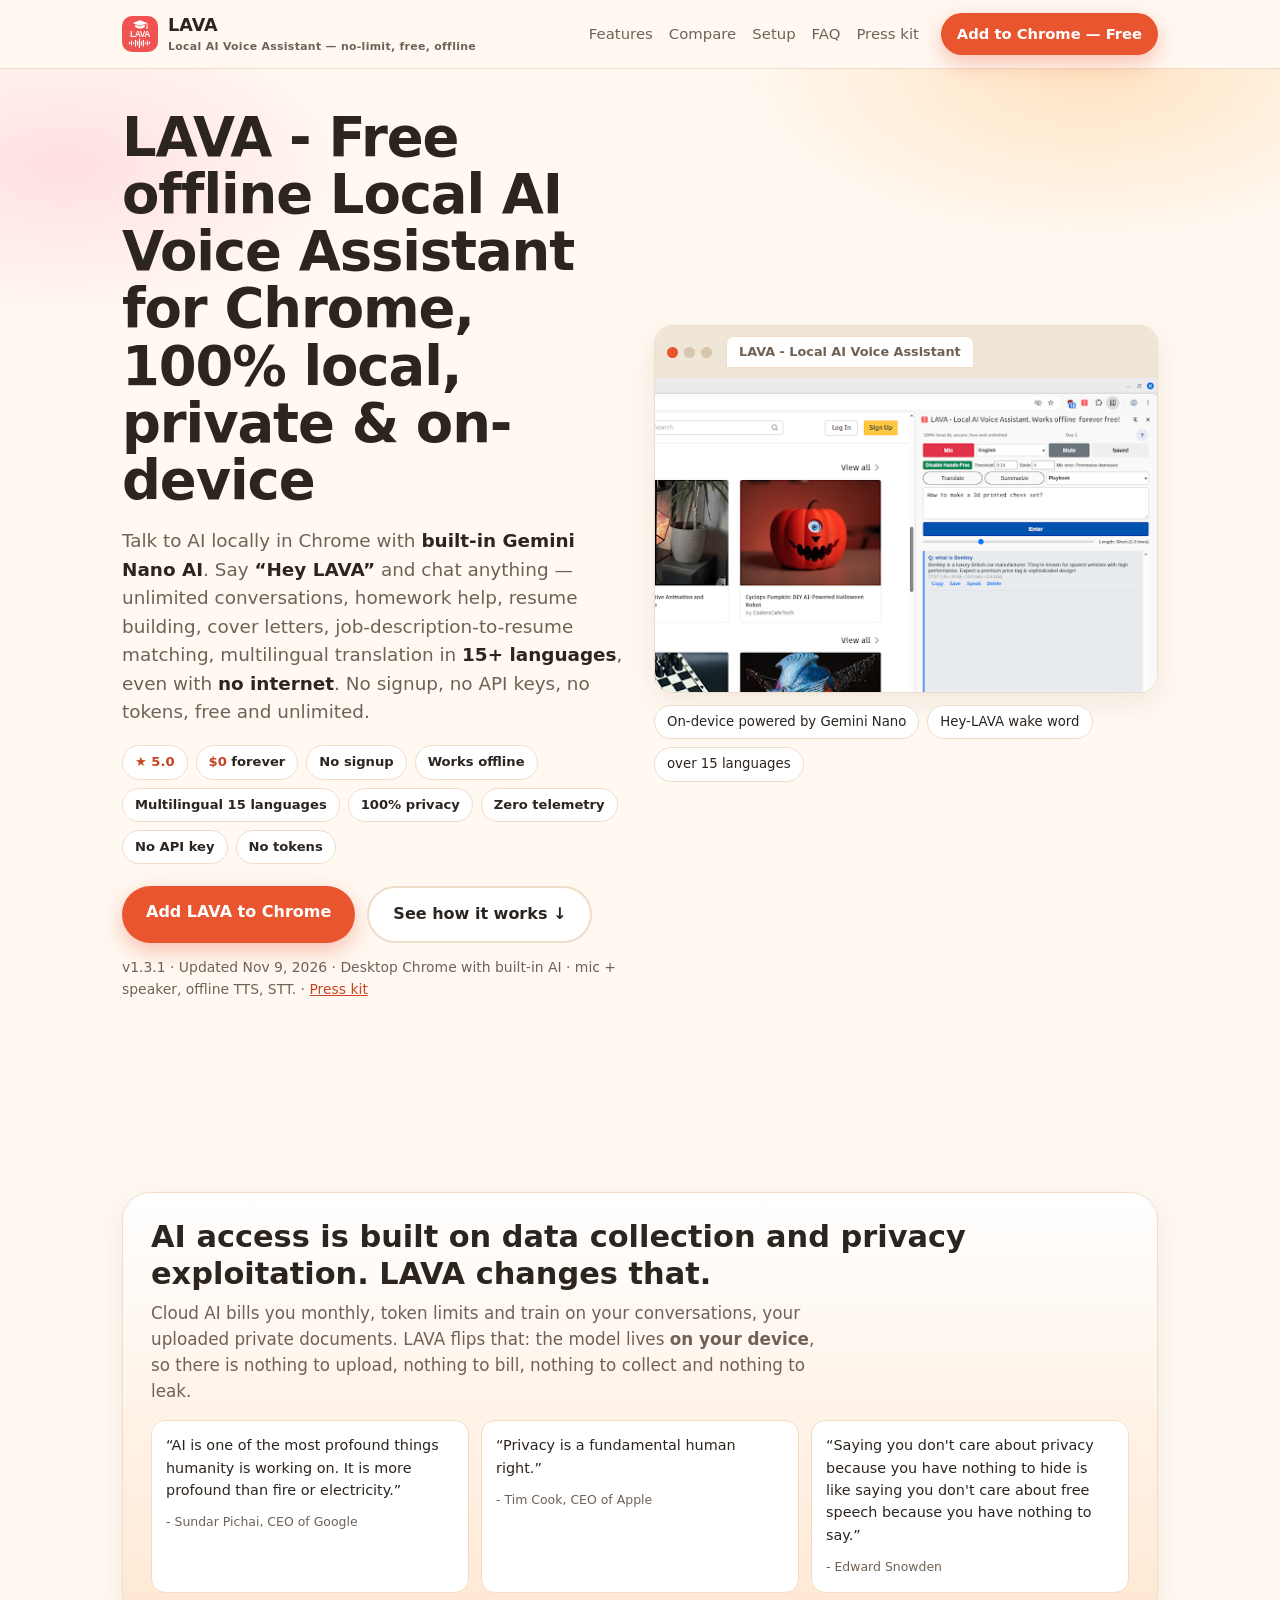
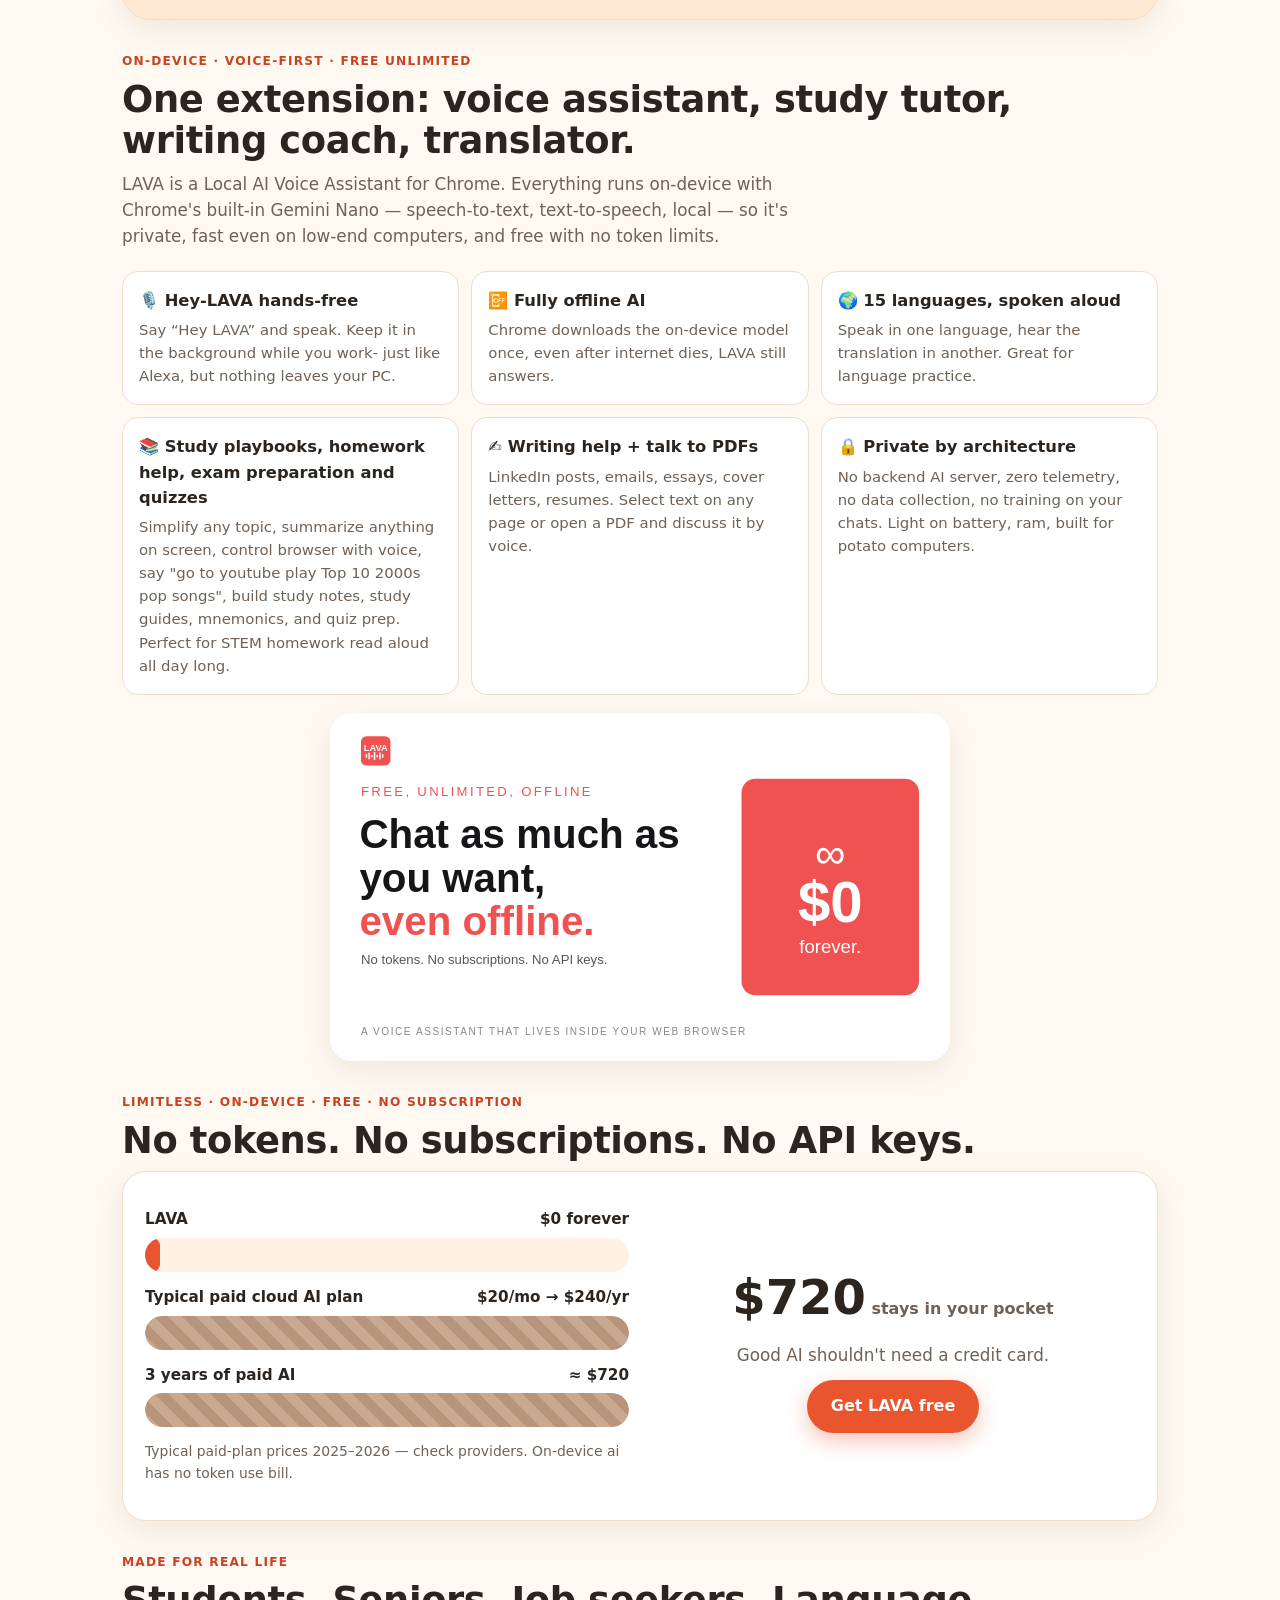
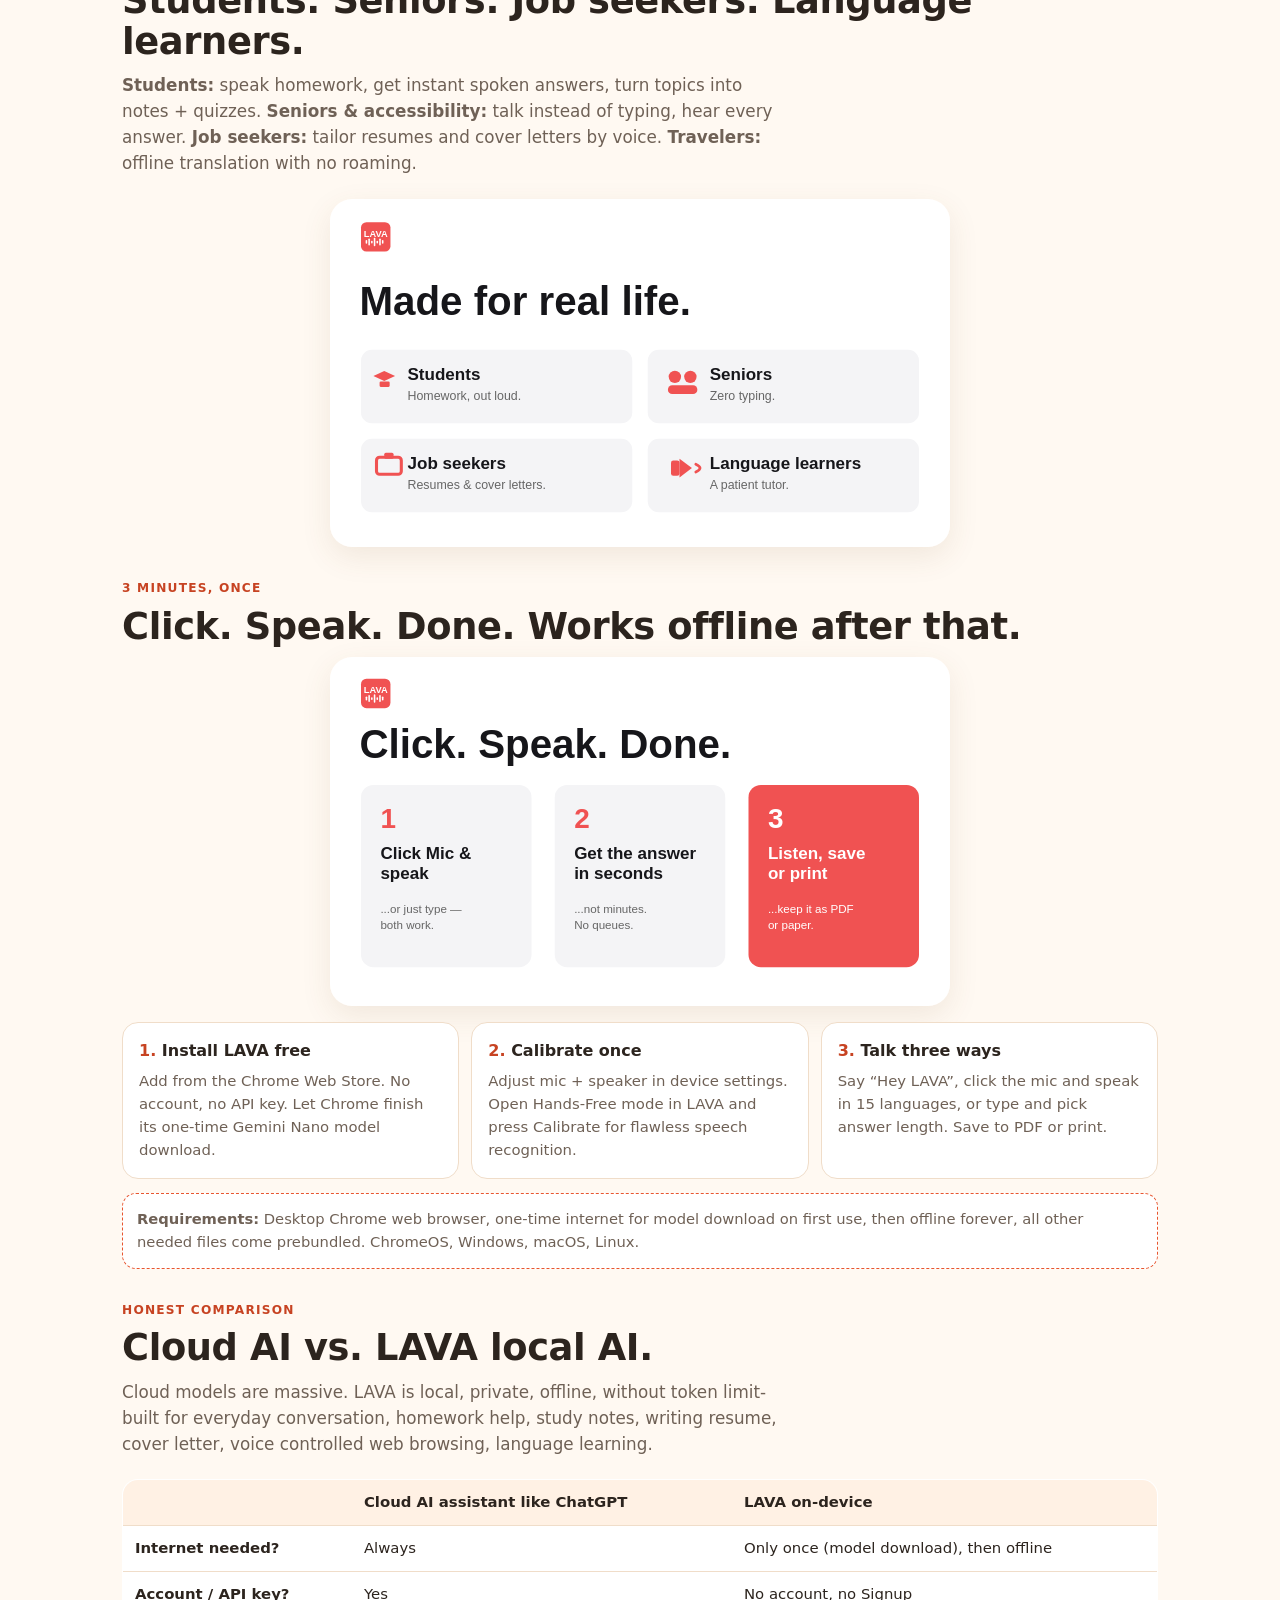
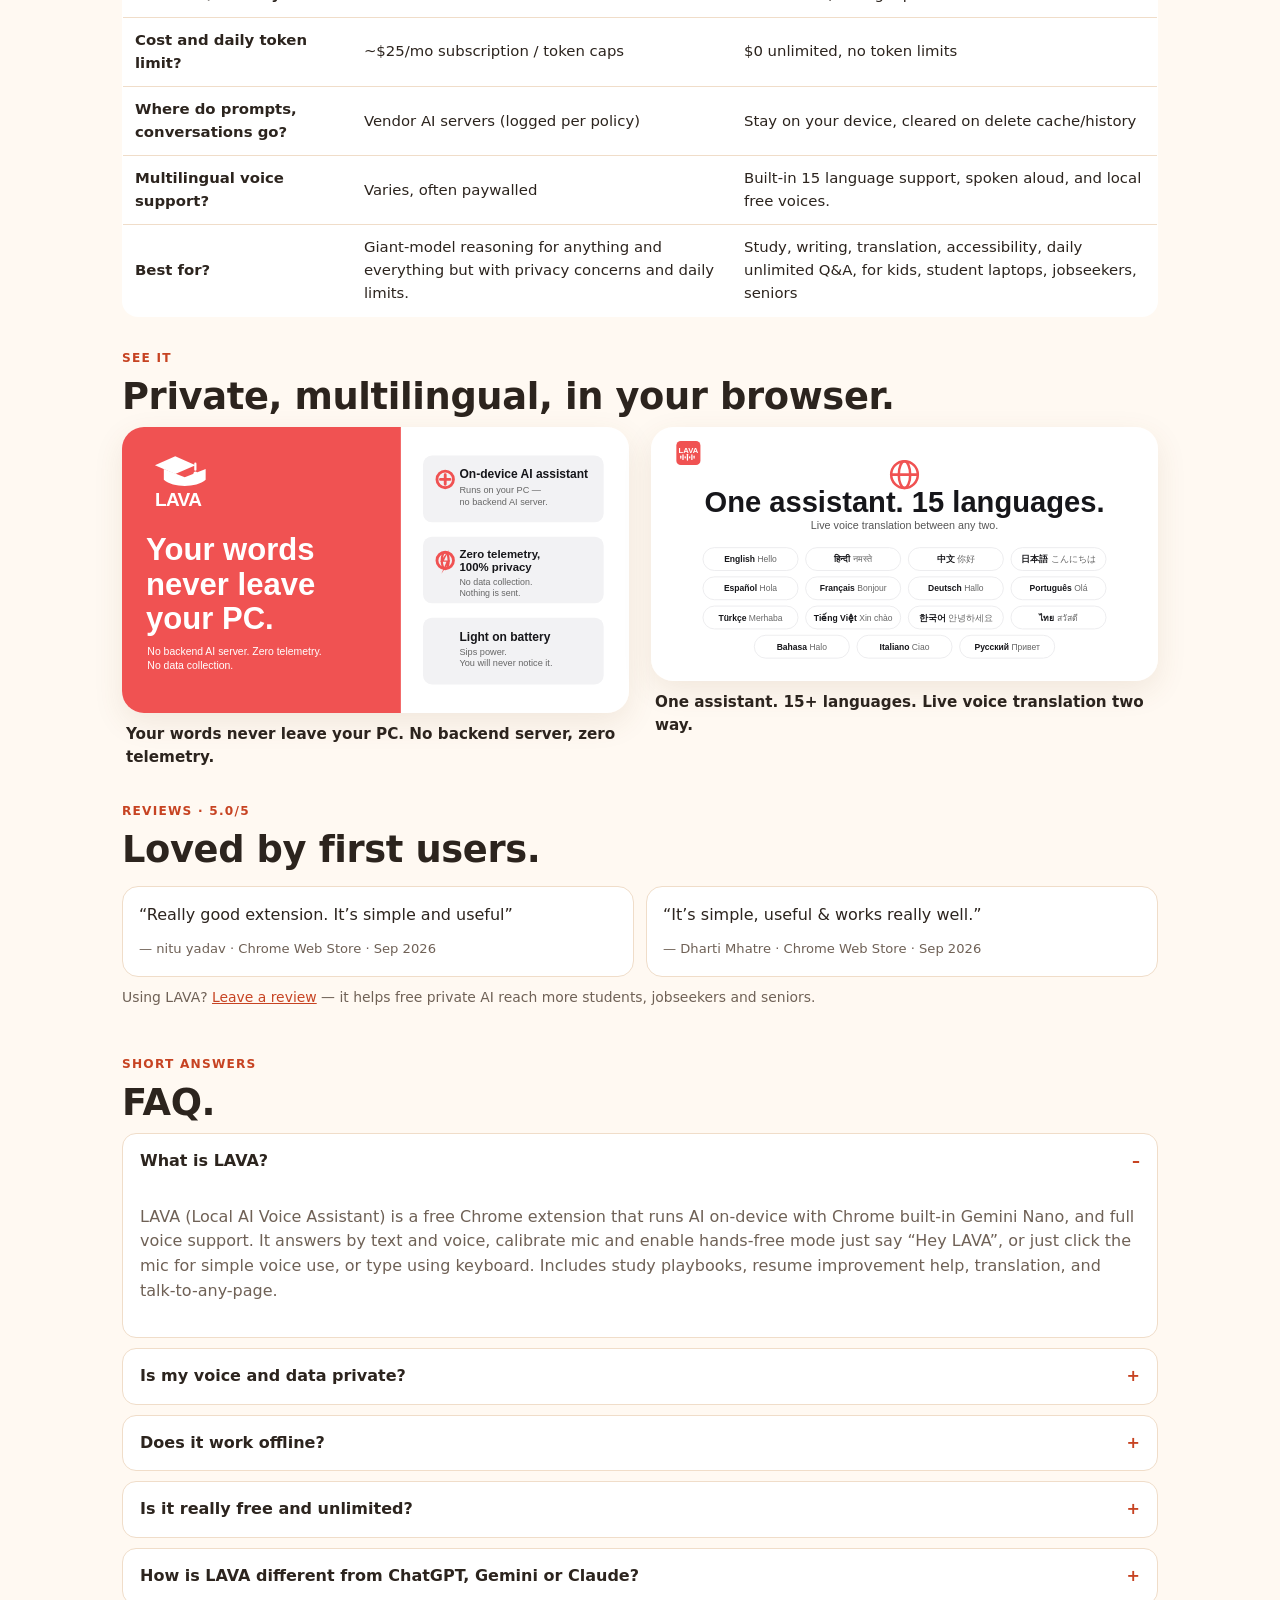
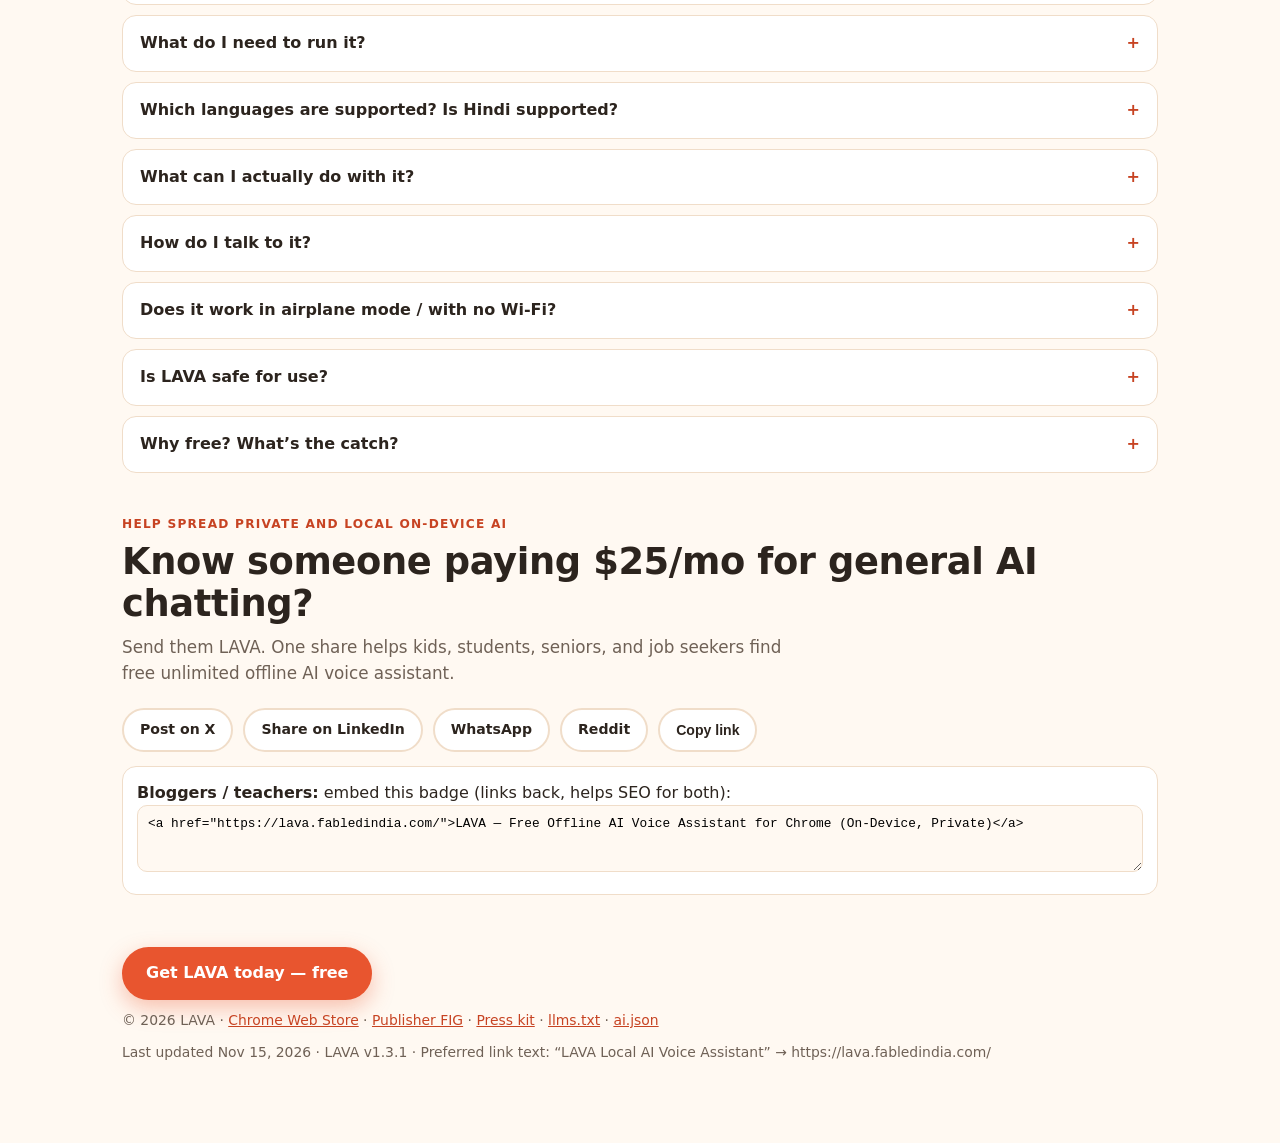
==== commit 0e41dddc: "Add files via upload" ====
--- a/landingpage/index.html
+++ b/landingpage/index.html
@@ -3,9 +3,9 @@
 <head>
 <meta charset="utf-8">
 <meta name="viewport" content="width=device-width, initial-scale=1">
-<title>LAVA - Free offline Local AI Voice Assistant for Chrome </title>
-<meta name="description" content="LAVA is a free, unlimited local on-device AI voice Assistant for Chrome. Built with Gemini Nano, hands-free say Hey-LAVA, 15+ language supported, works without internet. No signup, No API key.">
-<link rel="canonical" href="https://fabledindia.com/lava/">
+<title>LAVA — Free Offline AI Voice Assistant for Chrome (On-Device)</title>
+<meta name="description" content="LAVA is a free, unlimited local on-device AI voice assistant for Chrome. Built with Gemini Nano, hands-free Hey-LAVA, 15+ languages supported, works without internet. No signup, no API key.">
+<link rel="canonical" href="https://lava.fabledindia.com/">
 <meta name="robots" content="index, follow, max-image-preview:large, max-snippet:-1">
 <meta name="theme-color" content="#FFF9F2">
 <meta name="author" content="FIG">
@@ -14,15 +14,15 @@
 <meta property="og:site_name" content="LAVA">
 <meta property="og:title" content="LAVA - Free offline Local AI Voice Assistant for Chrome (On-Device, Private)">
 <meta property="og:description" content="Talk to AI locally in Chrome just like Alexa. Say Hey-LAVA wake word, supports over 15 languages, study, quiz, exam playbooks, agentic browsing with voice, analyze job description, write better resume. 100% on-device with built in Gemini Nano. Free unlimited, no signup, works offline without internet.">
-<meta property="og:url" content="https://fabledindia.com/lava/">
-<meta property="og:image" content="https://fabledindia.com/lava/images/shot-3.jpg">
+<meta property="og:url" content="https://lava.fabledindia.com/">
+<meta property="og:image" content="https://lava.fabledindia.com/images/shot-3.jpg">
 <meta property="og:image:width" content="1080">
 <meta property="og:image:height" content="720">
 <meta property="og:image:alt" content="LAVA extension side panel open in Chrome shows voice controls and playbooks">
 <meta name="twitter:card" content="summary_large_image">
 <meta name="twitter:title" content="LAVA - Free offline Local AI Voice Assistant for Chrome (On-Device, no limit)">
 <meta name="twitter:description" content="Free unlimited local AI in Chrome. Gemini Nano on-device, say Hey-LAVA hands-free, 15+ languages, offline, no tokens, no API, No limits. No signup, no cloud.">
-<meta name="twitter:image" content="https://fabledindia.com/lava/images/shot-3.jpg">
+<meta name="twitter:image" content="https://lava.fabledindia.com/images/shot-3.jpg">
 <link rel="icon" type="image/svg+xml" href="images/lava-logo.svg">
 <link rel="alternate" type="text/plain" title="LAVA for LLMs" href="llms.txt">
 <link rel="alternate" type="application/json" title="LAVA AI summary" href="ai.json">
@@ -73,7 +73,7 @@
 <div class="hero" id="top"><div class="wrap hero-grid">
   <div>
     <h1>LAVA - Free offline Local AI Voice Assistant for Chrome, 100% local, private & on-device</h1>
-    <p class="lede">Talk to AI locally in Chrome with <strong>built-in Gemini Nano ai</strong>. Say <strong>“Hey LAVA”</strong> and chat anything- unlimited conversations, homework help, resumes building, coverletters, jobdescription match resume, multilingual & translation in <strong>15+ languages</strong>, even with <strong>no internet</strong>. No signup, no API keys, no tokens, free & unlimited.</p>
+    <p class="lede">Talk to AI locally in Chrome with <strong>built-in Gemini Nano AI</strong>. Say <strong>“Hey LAVA”</strong> and chat anything — unlimited conversations, homework help, resume building, cover letters, job-description-to-resume matching, multilingual translation in <strong>15+ languages</strong>, even with <strong>no internet</strong>. No signup, no API keys, no tokens, free and unlimited.</p>
     <ul class="chips" aria-label="Highlights">
       <li><b>★ 5.0</b></li>
       <li><b>$0</b> forever</li>
@@ -115,7 +115,7 @@
 <section class="block" id="features" style="padding-top:0"><div class="wrap">
   <p class="kicker">On-device · Voice-first · Free unlimited</p>
   <h2 class="sec">One extension: voice assistant, study tutor, writing coach, translator.</h2>
-  <p class="sub">LAVA is a Local AI Voice Assistant for Chrome. Everything runs on-device with Chrome's' built-in Gemini Nano, speech to text, text-to-speech, local so it's private, fast even on low end computers, and free with no token limits.</p>
+  <p class="sub">LAVA is a Local AI Voice Assistant for Chrome. Everything runs on-device with Chrome's built-in Gemini Nano — speech-to-text, text-to-speech, local — so it's private, fast even on low-end computers, and free with no token limits.</p>
   <div class="feat-grid">
     <div class="feat"><h3>🎙️ Hey-LAVA hands-free</h3><p>Say “Hey LAVA” and speak. Keep it in the background while you work- just like Alexa, but nothing leaves your PC.</p></div>
     <div class="feat"><h3>📴 Fully offline AI</h3><p>Chrome downloads the on-device model once, even after internet dies, LAVA still answers.</p></div>
@@ -209,7 +209,7 @@
   <p class="kicker">Short answers</p>
   <h2 class="sec">FAQ.</h2>
   <details id="q-what" open><summary>What is LAVA?</summary><div class="a"><p>LAVA (Local AI Voice Assistant) is a free Chrome extension that runs AI on-device with Chrome built-in Gemini Nano, and full voice support. It answers by text and voice, calibrate mic and enable hands-free mode just say “Hey LAVA”, or just click the mic for simple voice use, or type using keyboard. Includes study playbooks, resume improvement help, translation, and talk-to-any-page.</p></div></details>
-  <details id="q-private"><summary>Is my voice and data private?</summary><div class="a"><p>Yes. Everything is processed on your device and stays on your own device, cleared by deleteting browser history/cache. No backend AI server, zero telemetry, hence no data collection, no training on your chats. That is the whole point of on-device/local AI.</p></div></details>
+  <details id="q-private"><summary>Is my voice and data private?</summary><div class="a"><p>Yes. Everything is processed on your device and stays on your own device, cleared by deleting browser history/cache. No backend AI server, zero telemetry, hence no data collection, no training on your chats. That is the whole point of on-device/local AI.</p></div></details>
   <details id="q-offline"><summary>Does it work offline?</summary><div class="a"><p>Yes. Chrome downloads the on-device model once (needs internet). After that, disconnect Wi-Fi — LAVA still answers, translates, and reads aloud.</p></div></details>
   <details id="q-cost"><summary>Is it really free and unlimited?</summary><div class="a"><p>Yes. No signup, no tokens, no subscriptions, no API keys. On-device inference has no server cost per question, so chat as much as you want, even offline.</p></div></details>
   <details id="q-compare"><summary>How is LAVA different from ChatGPT, Gemini or Claude?</summary><div class="a"><p>Cloud AIs run giant models on vendor servers: they need internet, accounts, and often subscriptions, and prompts leave your device. LAVA runs a compact model inside your browser: instant, private, offline, unlimited — ideal for study, writing, translation, and daily voice tasks.</p></div></details>
@@ -228,14 +228,15 @@
   <h2 class="sec">Know someone paying $25/mo for general AI chatting?</h2>
   <p class="sub">Send them LAVA. One share helps kids, students, seniors, and job seekers find free unlimited offline AI voice assistant.</p>
   <div class="share-row">
-    <a href="https://twitter.com/intent/tweet?text=Free%20offline%20AI%20voice%20assistant%20for%20Chrome%20—%20on-device%2C%20private%2C%2015%20languages&url=https%3A%2F%2Ffabledindia.com%2Flava%2F" target="_blank" rel="noopener">Post on X</a>
-    <a href="https://www.linkedin.com/sharing/share-offsite/?url=https%3A%2F%2Ffabledindia.com%2Flava%2F" target="_blank" rel="noopener">Share on LinkedIn</a>
-    <a href="https://wa.me/?text=Free%20offline%20AI%20for%20Chrome%20—%20LAVA%20works%20without%20internet%3A%20https%3A%2F%2Ffabledindia.com%2Flava%2F" target="_blank" rel="noopener">WhatsApp</a>
-    <a href="https://www.reddit.com/submit?url=https%3A%2F%2Ffabledindia.com%2Flava%2F&title=LAVA%20—%20free%20offline%20on-device%20AI%20voice%20assistant%20for%20Chrome" target="_blank" rel="noopener">Reddit</a>
+    <a href="https://twitter.com/intent/tweet?text=Free%20offline%20AI%20voice%20assistant%20for%20Chrome%20—%20on-device%2C%20private%2C%2015%20languages&url=https%3A%2F%2Flava.fabledindia.com%2F" target="_blank" rel="noopener">Post on X</a>
+    <a href="https://www.linkedin.com/sharing/share-offsite/?url=https%3A%2F%2Flava.fabledindia.com%2F" target="_blank" rel="noopener">Share on LinkedIn</a>
+    <a href="https://wa.me/?text=Free%20offline%20AI%20for%20Chrome%20—%20LAVA%20works%20without%20internet%3A%20https%3A%2F%2Flava.fabledindia.com%2F" target="_blank" rel="noopener">WhatsApp</a>
+    <a href="https://www.reddit.com/submit?url=https%3A%2F%2Flava.fabledindia.com%2F&title=LAVA%20—%20free%20offline%20on-device%20AI%20voice%20assistant%20for%20Chrome" target="_blank" rel="noopener">Reddit</a>
+    <button id="copyLinkBtn" type="button">Copy link</button>
   </div>
   <div class="embed">
     <strong>Bloggers / teachers:</strong> embed this badge (links back, helps SEO for both):
-    <textarea rows="3" readonly onclick="this.select()">&lt;a href="https://chromewebstore.google.com/detail/lava-local-ai-voice-assis/ldddhgaipfjeanombjgdofccfnpfkien"&gt;Grab LAVA - Free Offline Local AI Voice Assistant for Chrome (On-Device, Private, No token limit)&lt;/a&gt;</textarea>
+    <textarea rows="3" readonly onclick="this.select()">&lt;a href="https://lava.fabledindia.com/"&gt;LAVA — Free Offline AI Voice Assistant for Chrome (On-Device, Private)&lt;/a&gt;</textarea>
   </div>
 </div></section>
 
@@ -244,20 +245,20 @@
 <footer><div class="wrap">
   <div><a class="btn btn-primary" href="https://chromewebstore.google.com/detail/lava-local-ai-voice-assis/ldddhgaipfjeanombjgdofccfnpfkien" target="_blank" rel="noopener">Get LAVA today — free</a></div>
   <div>© <span id="year">2026</span> LAVA · <a href="https://chromewebstore.google.com/detail/lava-local-ai-voice-assis/ldddhgaipfjeanombjgdofccfnpfkien" target="_blank" rel="noopener">Chrome Web Store</a> · <a href="https://fabledindia.com/" target="_blank" rel="noopener">Publisher FIG</a> · <a href="press.html">Press kit</a> · <a href="llms.txt">llms.txt</a> · <a href="ai.json">ai.json</a></div>
-  <div class="micro">Last updated Nov 15, 2026 · LAVA v1.3.1 · Preferred link text: “LAVA Local AI Voice Assistant” → https://chromewebstore.google.com/detail/lava-local-ai-voice-assis/ldddhgaipfjeanombjgdofccfnpfkien</div>
+  <div class="micro">Last updated Nov 15, 2026 · LAVA v1.3.1 · Preferred link text: “LAVA Local AI Voice Assistant” → https://lava.fabledindia.com/</div>
 </div></footer>
 
 <script type="application/ld+json">
 {"@context":"https://schema.org","@type":"SoftwareApplication","name":"LAVA - Local AI Voice Assistant","alternateName":"LAVA Local AI Voice Assistant","applicationCategory":"BrowserApplication","applicationSubCategory":"AI Voice Assistant, Offline AI, Productivity","operatingSystem":"ChromeOS, Windows, macOS, Linux","offers":{"@type":"Offer","price":"0","priceCurrency":"USD"},"aggregateRating":{"@type":"AggregateRating","ratingValue":"5.0","ratingCount":"2"},"url":"https://chromewebstore.google.com/detail/lava-local-ai-voice-assis/ldddhgaipfjeanombjgdofccfnpfkien","downloadUrl":"https://chromewebstore.google.com/detail/lava-local-ai-voice-assis/ldddhgaipfjeanombjgdofccfnpfkien","softwareVersion":"1.3.1","dateModified":"2026-11-09","description":"Privacy-focused local AI voice assistant for Chrome. Runs on-device with Gemini Nano, works offline, hands-free Hey-LAVA mode, 15 languages, study and writing playbooks. No signup, free and unlimited, no API keys.","featureList":"Hey-LAVA wake word, offline on-device AI, 15 languages voice translation, study playbooks and quizzes, writing help, talk to any page or PDF, save to PDF","publisher":{"@type":"Organization","name":"FIG","url":"https://fabledindia.com/"}}
 </script>
 <script type="application/ld+json">
-{"@context":"https://schema.org","@type":"FAQPage","mainEntity":[{"@type":"Question","name":"What is LAVA?","acceptedAnswer":{"@type":"Answer","text":"LAVA (Local AI Voice Assistant) is a free Chrome extension that runs AI on-device with Chrome built-in Gemini Nano. Say Hey-LAVA, click the mic, or type. Includes study playbooks, writing help, translation, talk-to-any-page."}},{"@type":"Question","name":"Is my voice and data private?","acceptedAnswer":{"@type":"Answer","text":"Yes. Everything is processed on-device. No backend AI server, zero telemetry, no data collection."}},{"@type":"Question","name":"Does LAVA work offline?","acceptedAnswer":{"@type":"Answer","text":"Yes, after Chrome downloads the on-device model once. Then no internet needed."}},{"@type":"Question","name":"Is it really free and unlimited?","acceptedAnswer":{"@type":"Answer","text":"Yes. No signup, no tokens, no subscriptions, no API keys. Chat unlimited, even offline."}},{"@type":"Question","name":"How is LAVA different from ChatGPT, Gemini or Claude?","acceptedAnswer":{"@type":"Answer","text":"Cloud AIs need internet, accounts, subscriptions, and send prompts to servers. LAVA runs a compact model inside your browser: instant, private, offline, unlimited."}},{"@type":"Question","name":"What do I need to run it?","acceptedAnswer":{"@type":"Answer","text":"Desktop Chrome with built-in AI (Gemini Nano), mic and speaker. Install LAVA, let the model download, open Hands-Free and press Calibrate."}},{"@type":"Question","name":"Which languages are supported?","acceptedAnswer":{"@type":"Answer","text":"15 languages for voice and text with spoken read-back, including Hindi, English, Spanish, French, German, Portuguese."}},{"@type":"Question","name":"What can I do with it?","acceptedAnswer":{"@type":"Answer","text":"Hands-free Q&A, study playbooks and quizzes, writing help, select-any-text talk on pages and PDFs, translation, background mode, save to PDF or print."}},{"@type":"Question","name":"How do I talk to it?","acceptedAnswer":{"@type":"Answer","text":"Say Hey-LAVA, click the mic and speak, or type."}},{"@type":"Question","name":"Does it work in airplane mode?","acceptedAnswer":{"@type":"Answer","text":"Yes, after the one-time model download."}},{"@type":"Question","name":"Is LAVA safe for students and seniors?","acceptedAnswer":{"@type":"Answer","text":"No ads, no accounts, no chat harvesting. Small on-device models can err; verify important facts."}},{"@type":"Question","name":"Why free? What's the catch?","acceptedAnswer":{"@type":"Answer","text":"No catch. On-device inference has no server bill, so LAVA v1.3.1 is free worldwide with more features planned."}}]}
+{"@context":"https://schema.org","@type":"FAQPage","mainEntity":[{"@type":"Question","name":"What is LAVA?","acceptedAnswer":{"@type":"Answer","text":"LAVA (Local AI Voice Assistant) is a free Chrome extension that runs AI on-device with Chrome built-in Gemini Nano. Say Hey-LAVA, click the mic, or type. Includes study playbooks, writing help, translation, talk-to-any-page."}},{"@type":"Question","name":"Is my voice and data private?","acceptedAnswer":{"@type":"Answer","text":"Yes. Everything is processed on-device. No backend AI server, zero telemetry, no data collection."}},{"@type":"Question","name":"Does LAVA work offline?","acceptedAnswer":{"@type":"Answer","text":"Yes, after Chrome downloads the on-device model once. Then no internet needed."}},{"@type":"Question","name":"Is it really free and unlimited?","acceptedAnswer":{"@type":"Answer","text":"Yes. No signup, no tokens, no subscriptions, no API keys. Chat unlimited, even offline."}},{"@type":"Question","name":"How is LAVA different from ChatGPT, Gemini or Claude?","acceptedAnswer":{"@type":"Answer","text":"Cloud AIs need internet, accounts, subscriptions, and send prompts to servers. LAVA runs a compact model inside your browser: instant, private, offline, unlimited."}},{"@type":"Question","name":"What do I need to run it?","acceptedAnswer":{"@type":"Answer","text":"Desktop Chrome with built-in AI (Gemini Nano), mic and speaker. Install LAVA, let the model download, open Hands-Free and press Calibrate."}},{"@type":"Question","name":"Which languages are supported?","acceptedAnswer":{"@type":"Answer","text":"15 languages for voice and text with spoken read-back, including Hindi, English, Spanish, French, German, Portuguese."}},{"@type":"Question","name":"What can I do with it?","acceptedAnswer":{"@type":"Answer","text":"Hands-free Q&A, study playbooks and quizzes, writing help, select-any-text talk on pages and PDFs, translation, background mode, save to PDF or print."}},{"@type":"Question","name":"How do I talk to it?","acceptedAnswer":{"@type":"Answer","text":"Say Hey-LAVA, click the mic and speak, or type."}},{"@type":"Question","name":"Does it work in airplane mode?","acceptedAnswer":{"@type":"Answer","text":"Yes, after the one-time model download."}},{"@type":"Question","name":"Is LAVA safe for use?","acceptedAnswer":{"@type":"Answer","text":"Outputs are AI-generated locally on your device using Google Chrome's built-in Gemini Nano model, which LAVA does not provide, own, control, or warrant - LAVA only interfaces with it via Chrome's Built-in AI APIs, and such small on-device models can make mistakes for fact checking, hallucinate, or provide incomplete information and even error information, so you must verify important facts from authoritative sources and must not rely on LAVA for high stakes medical, legal, financial, mathematical, programming, or other professional advice or decisions, with LAVA/FIG providing the extension \"as is\" without warranties and, to the maximum extent permitted by law, accepting no liability for generated outputs or any actions taken based on them."}},{"@type":"Question","name":"Why free? What's the catch?","acceptedAnswer":{"@type":"Answer","text":"No catch. On-device inference has no server bill, so LAVA v1.3.1 is free worldwide with more features planned."}}]}
 </script>
 <script type="application/ld+json">
 {"@context":"https://schema.org","@type":"HowTo","name":"How to use LAVA offline AI in Chrome","totalTime":"PT3M","step":[{"@type":"HowToStep","position":1,"name":"Install LAVA","text":"Add LAVA free from the Chrome Web Store. Let Chrome finish its one-time Gemini Nano model download."},{"@type":"HowToStep","position":2,"name":"Calibrate","text":"Adjust mic and speaker, open Hands-Free mode and press Calibrate."},{"@type":"HowToStep","position":3,"name":"Talk","text":"Say Hey-LAVA, click the mic and speak in 15 languages, or type. Save to PDF or print."}]}
 </script>
 <script type="application/ld+json">
-{"@context":"https://schema.org","@type":"BreadcrumbList","itemListElement":[{"@type":"ListItem","position":1,"name":"LAVA","item":"https://fabledindia.com/lava/"},{"@type":"ListItem","position":2,"name":"Press kit","item":"https://fabledindia.com/lava/press.html"}]}
+{"@context":"https://schema.org","@type":"BreadcrumbList","itemListElement":[{"@type":"ListItem","position":1,"name":"LAVA","item":"https://lava.fabledindia.com/"},{"@type":"ListItem","position":2,"name":"Press kit","item":"https://lava.fabledindia.com/press.html"}]}
 </script>
 
 <script src="app.js" defer></script>
